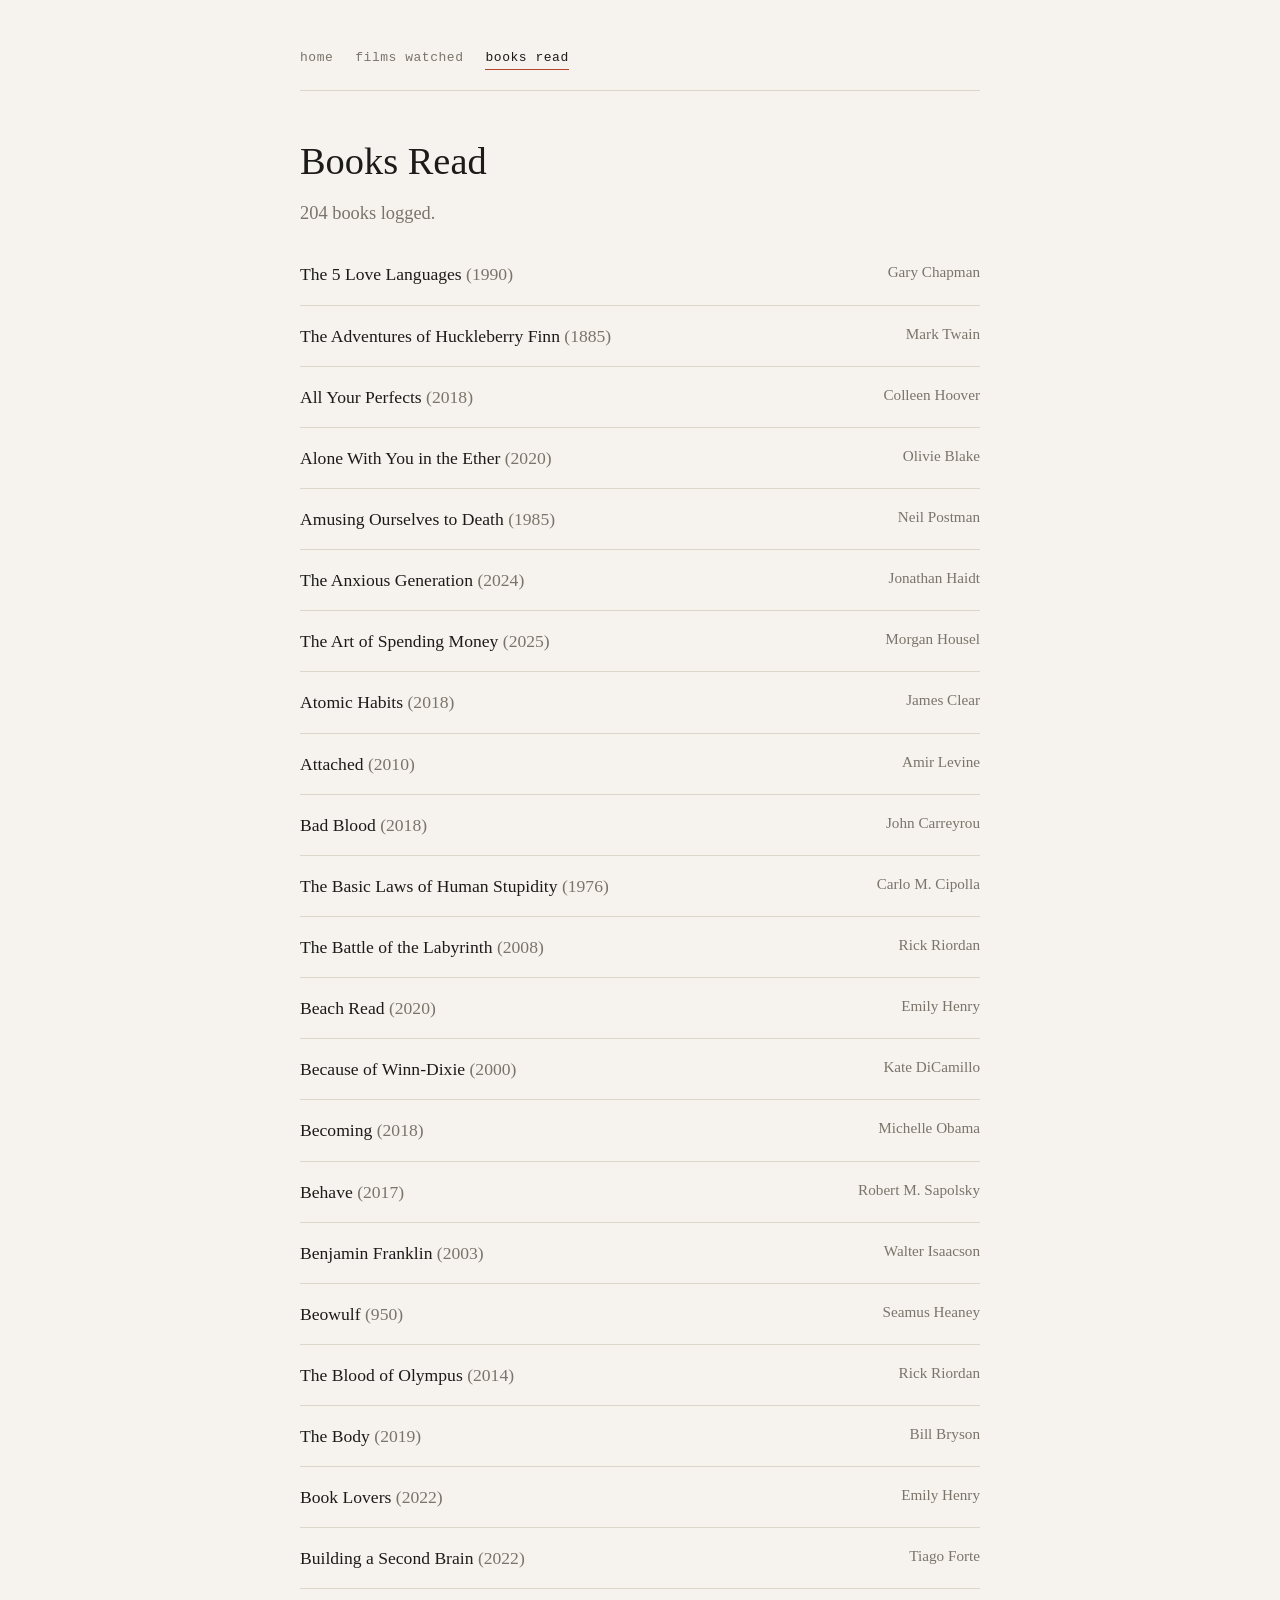
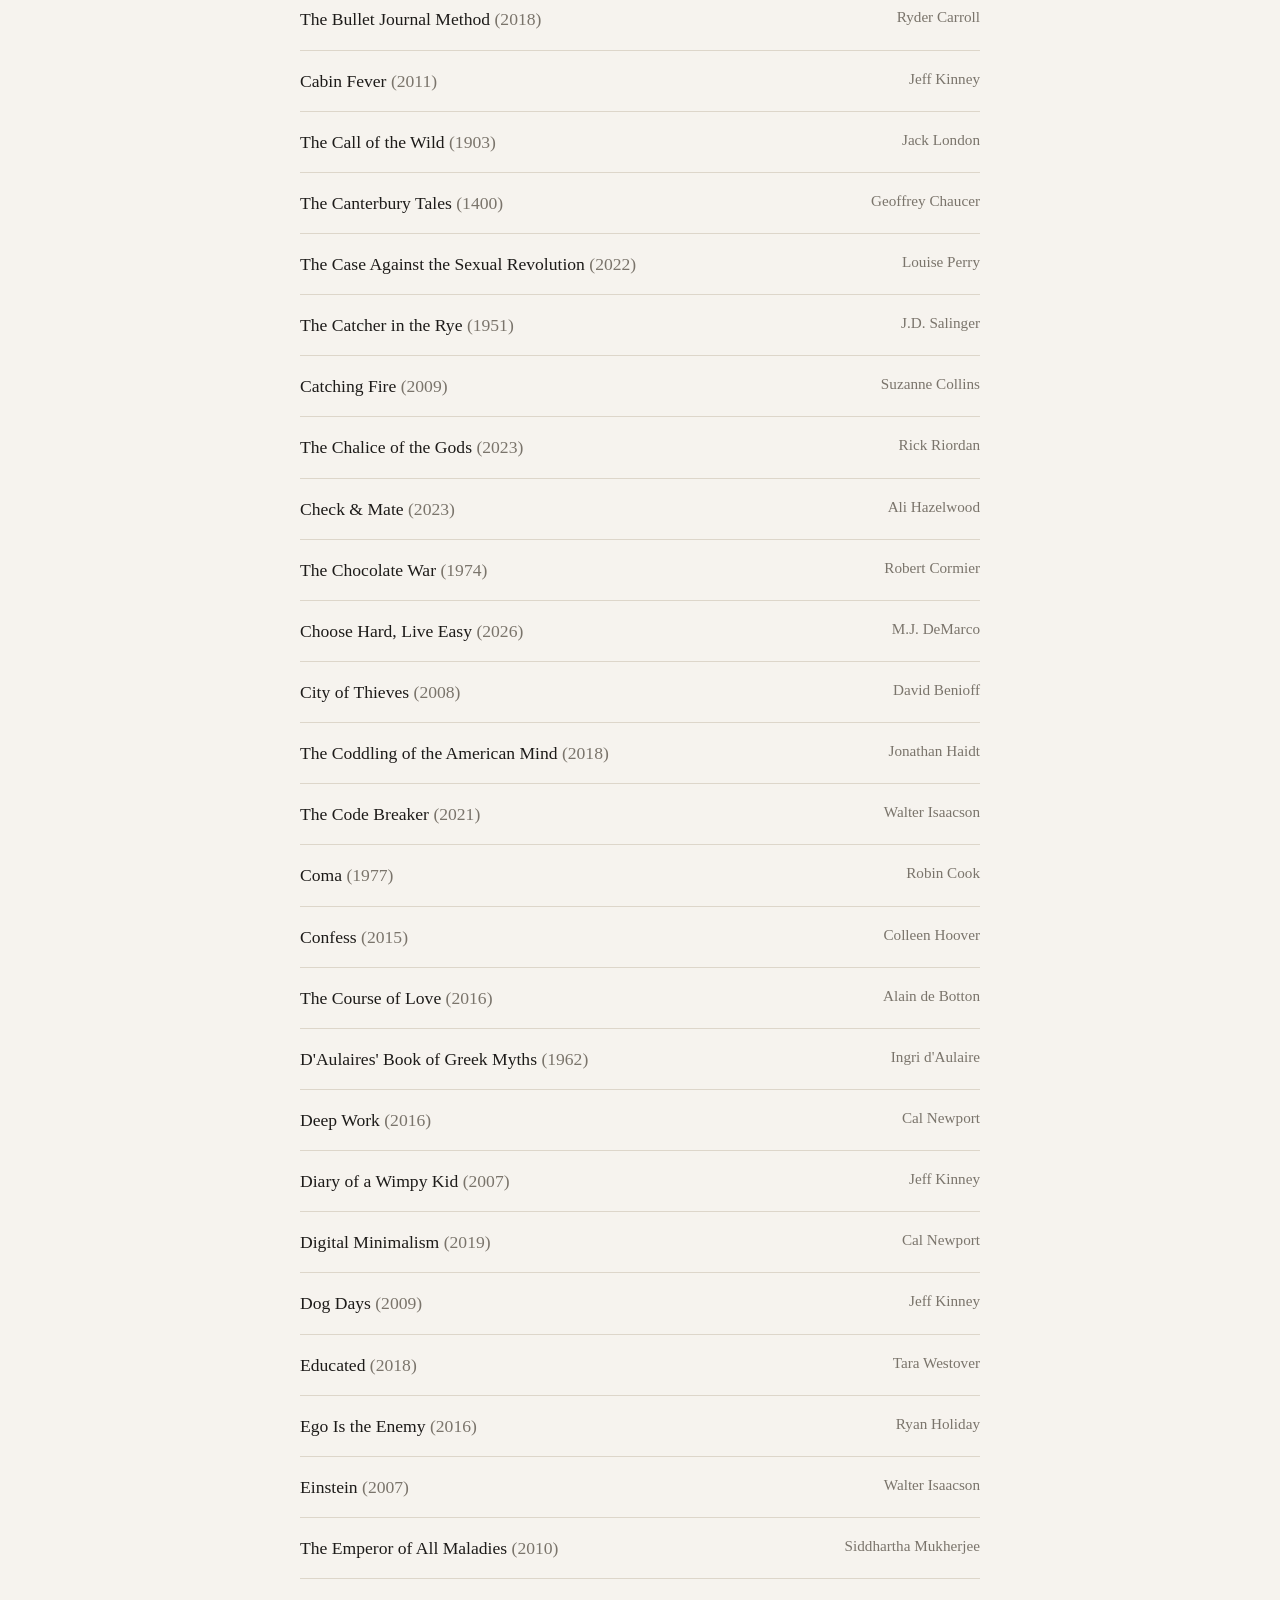
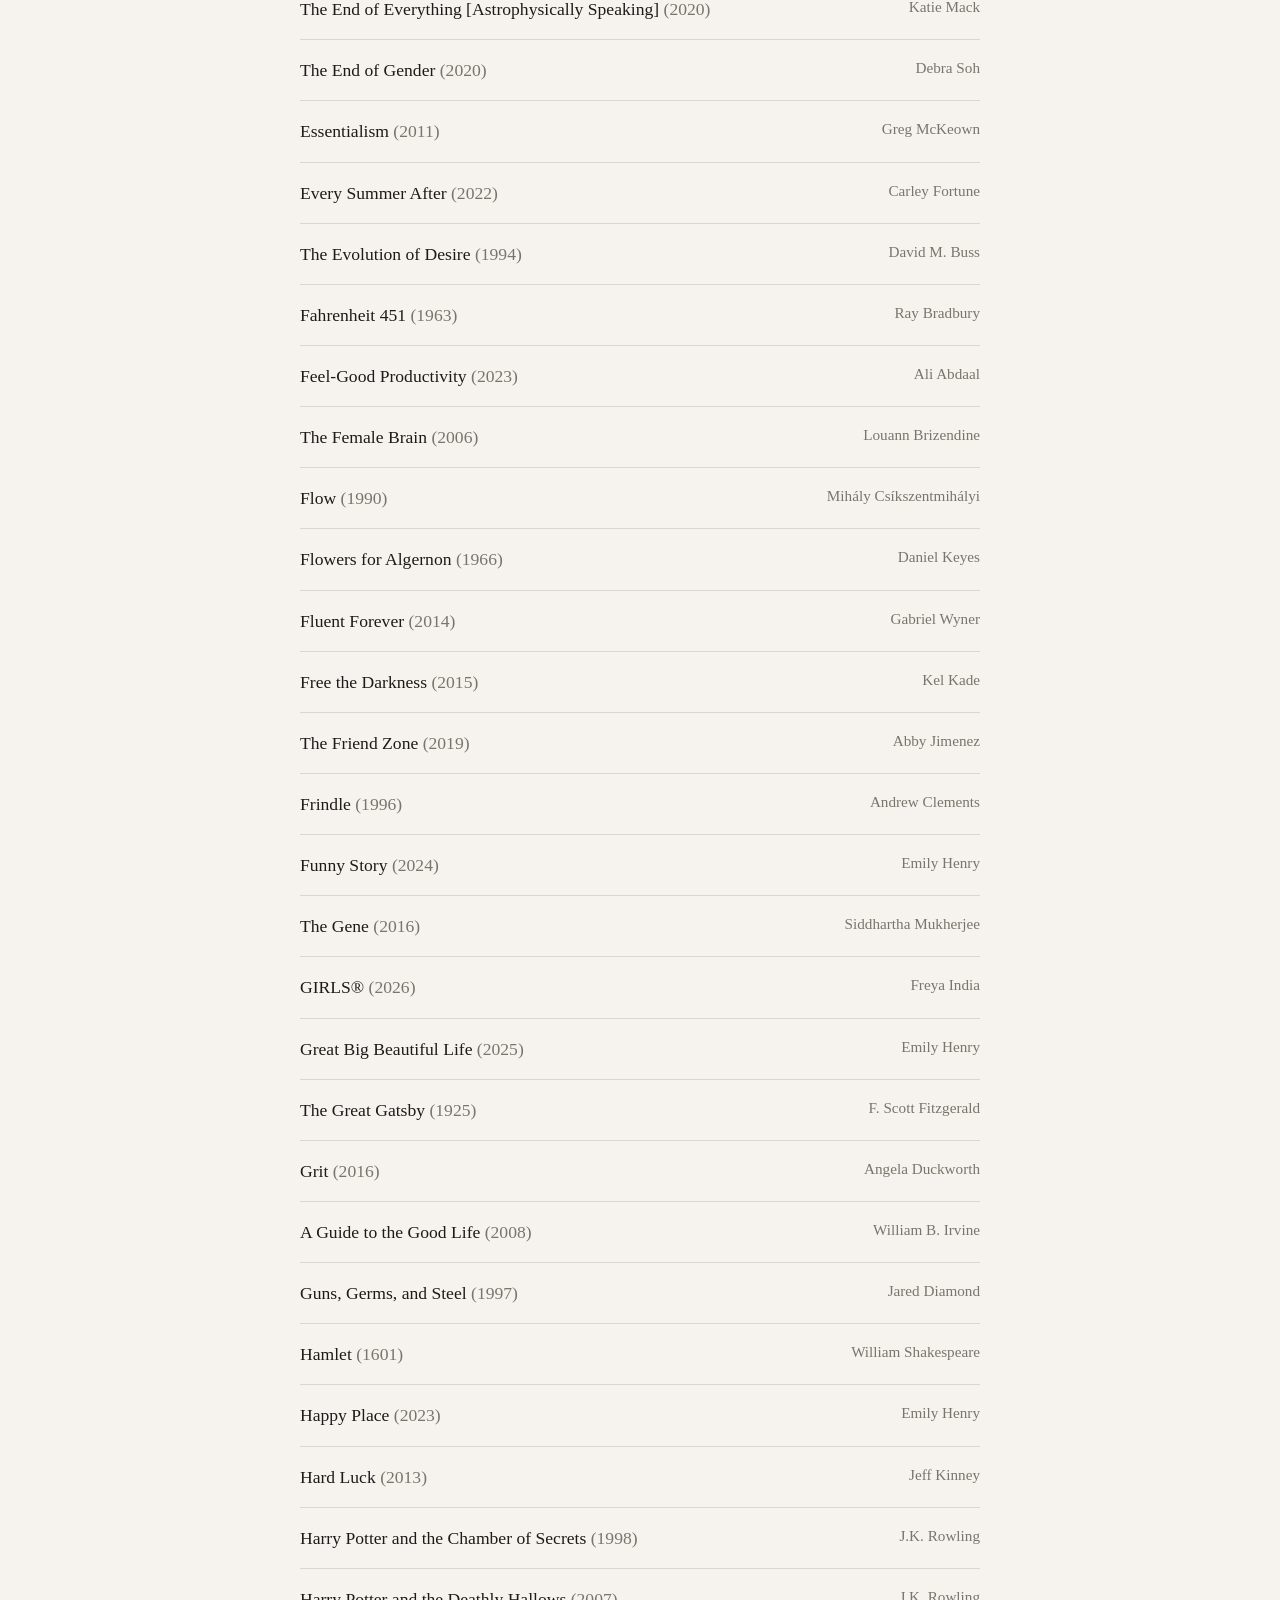
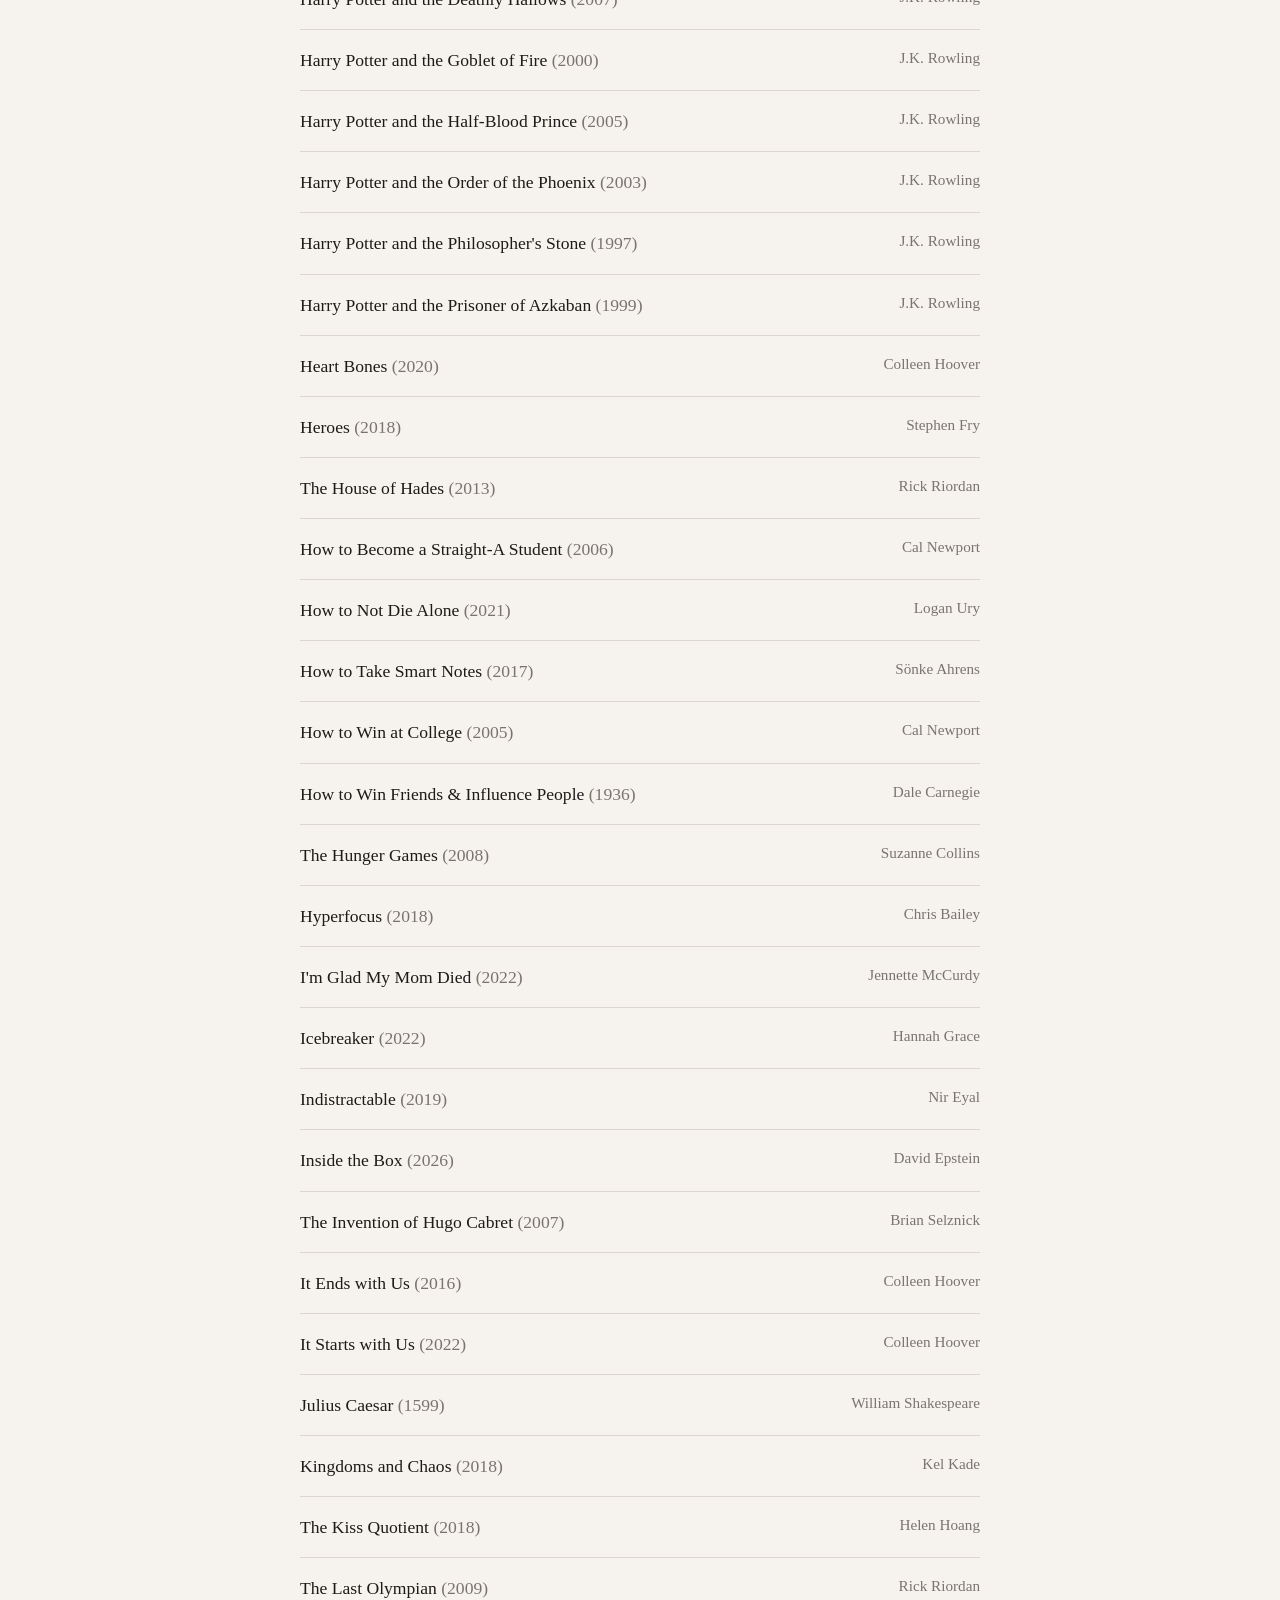
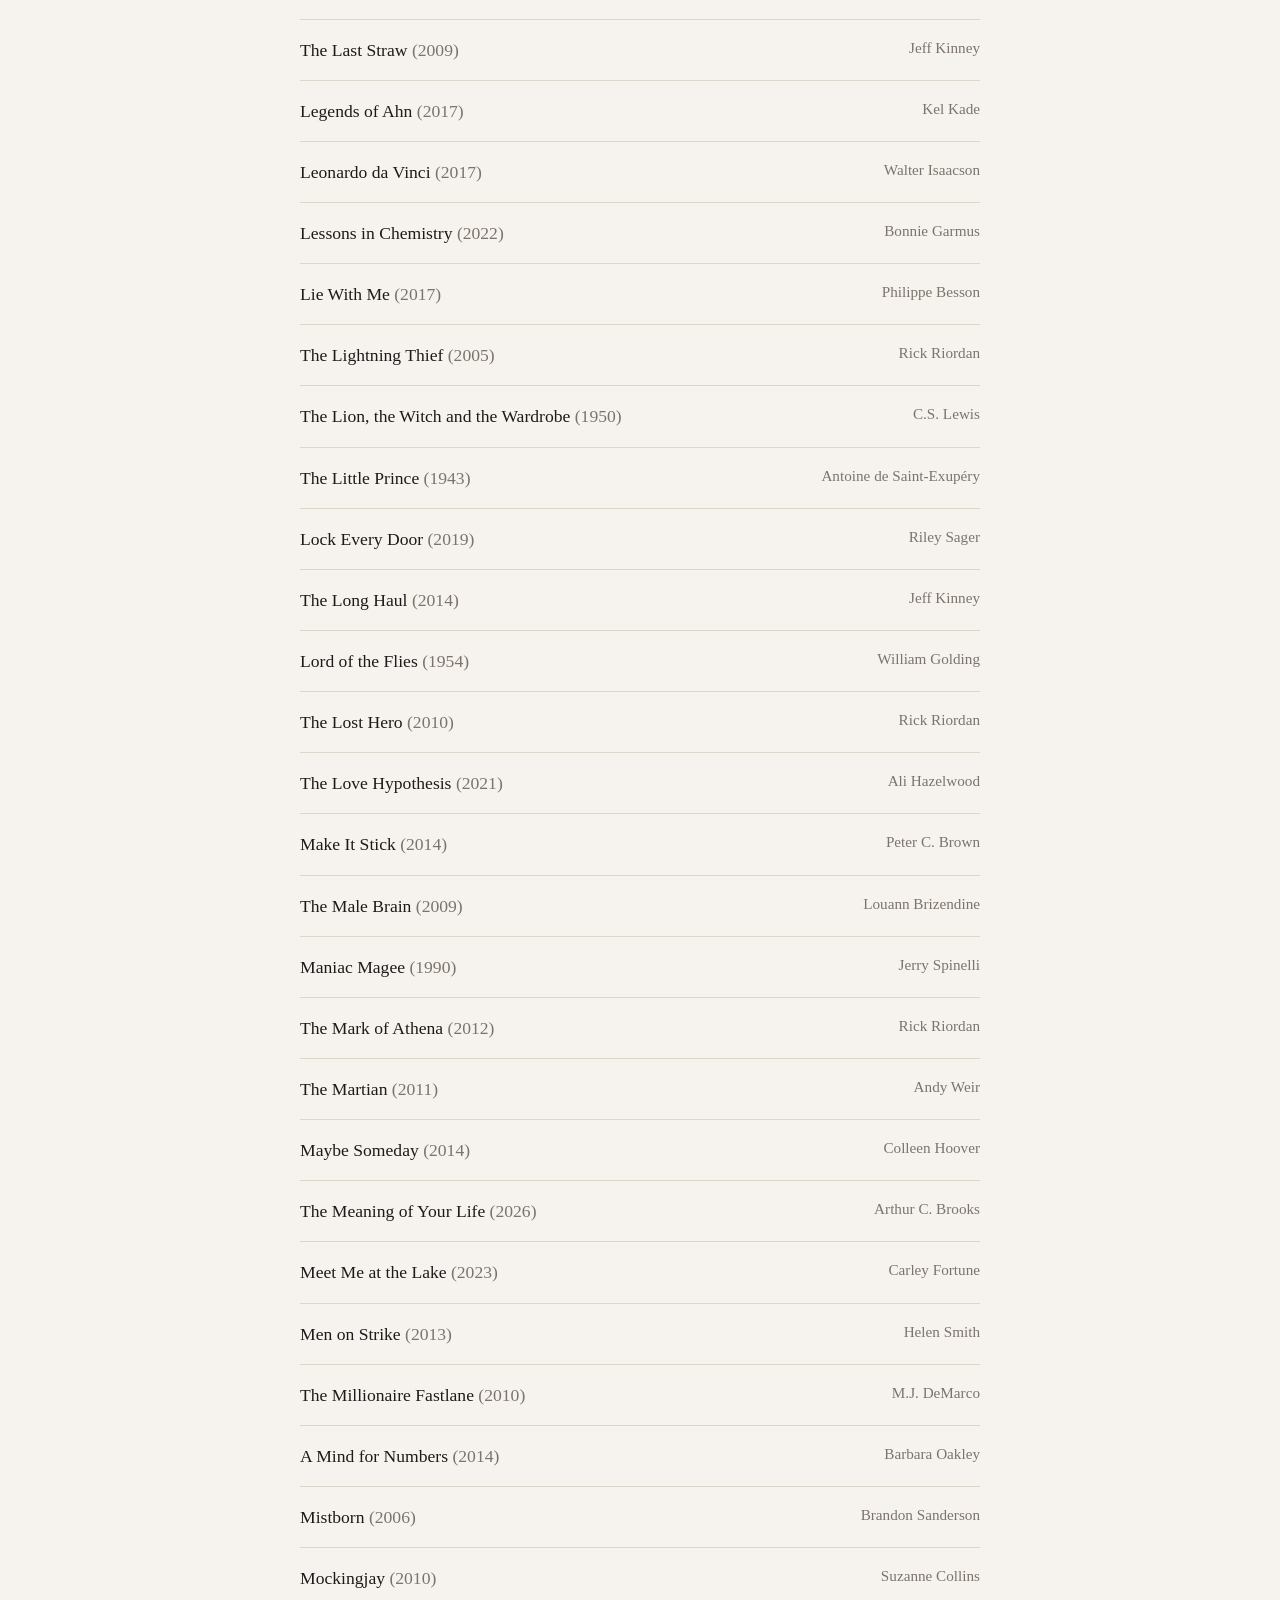
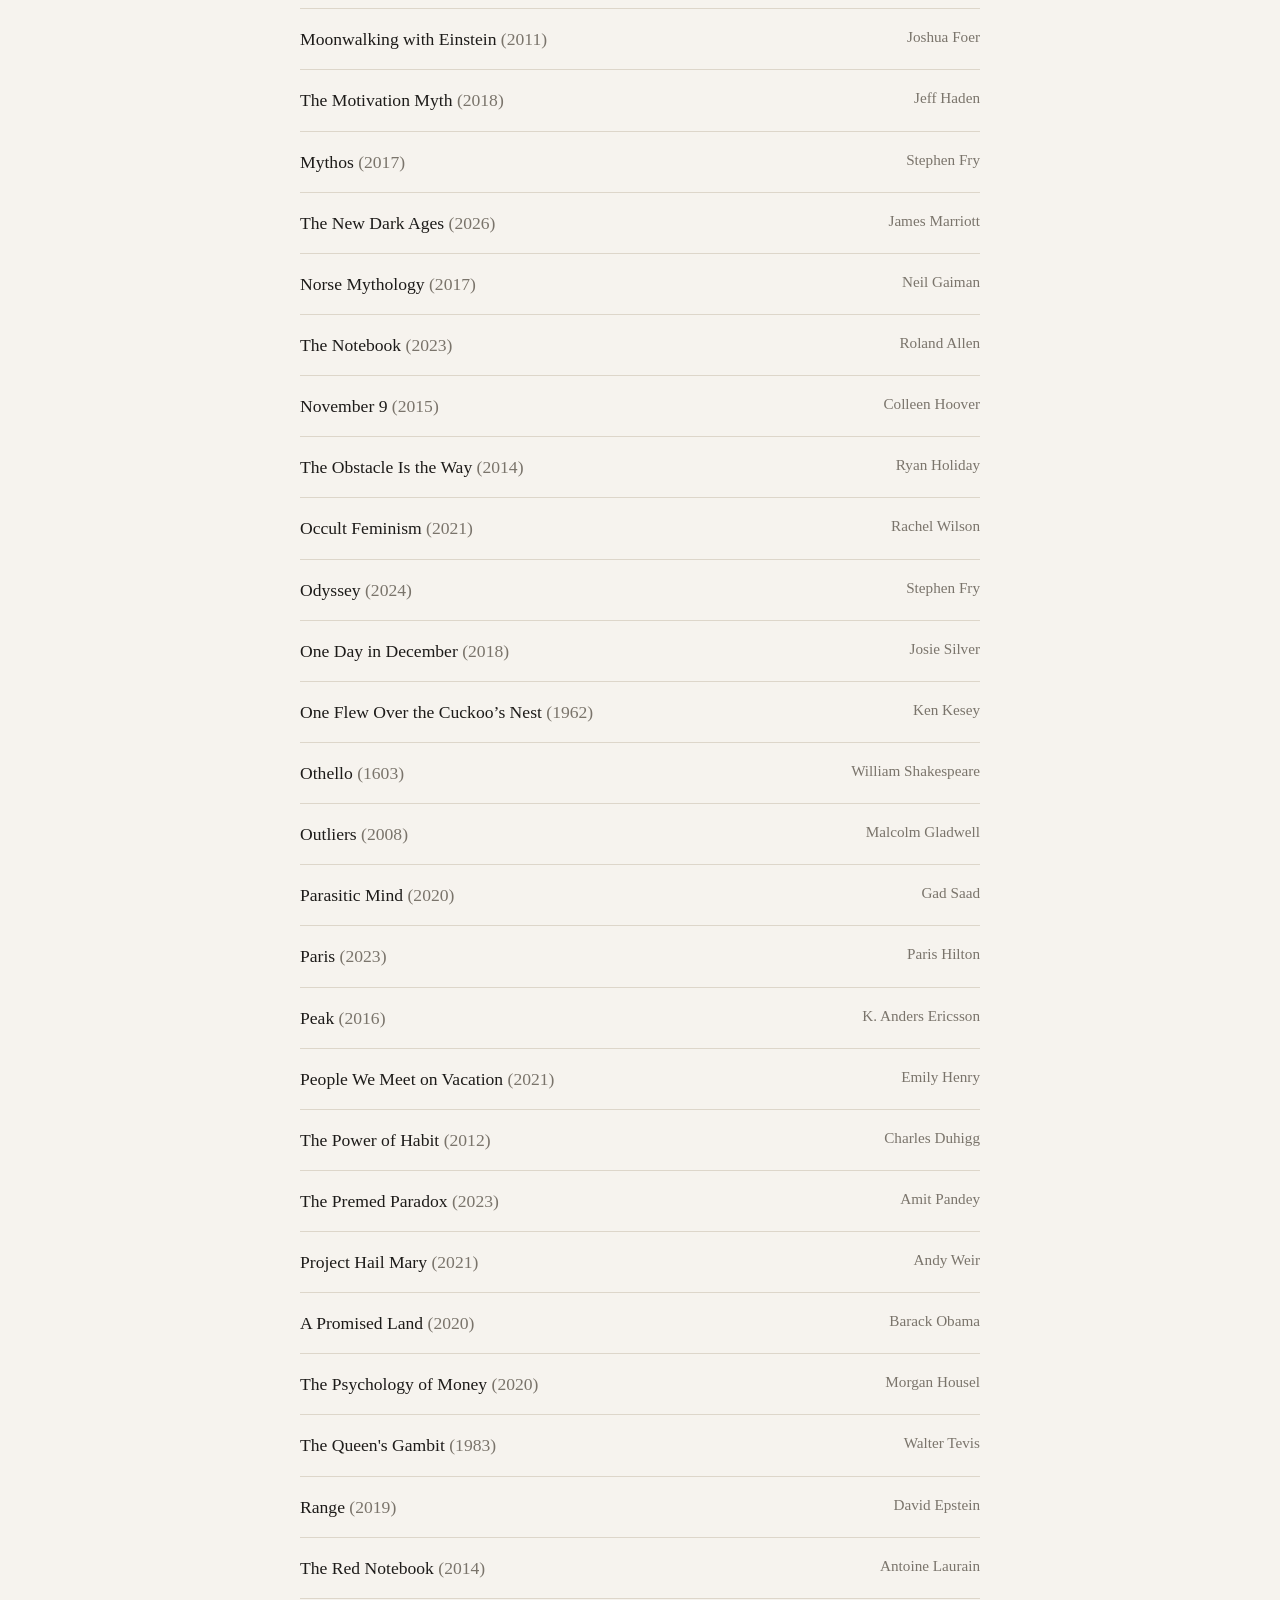
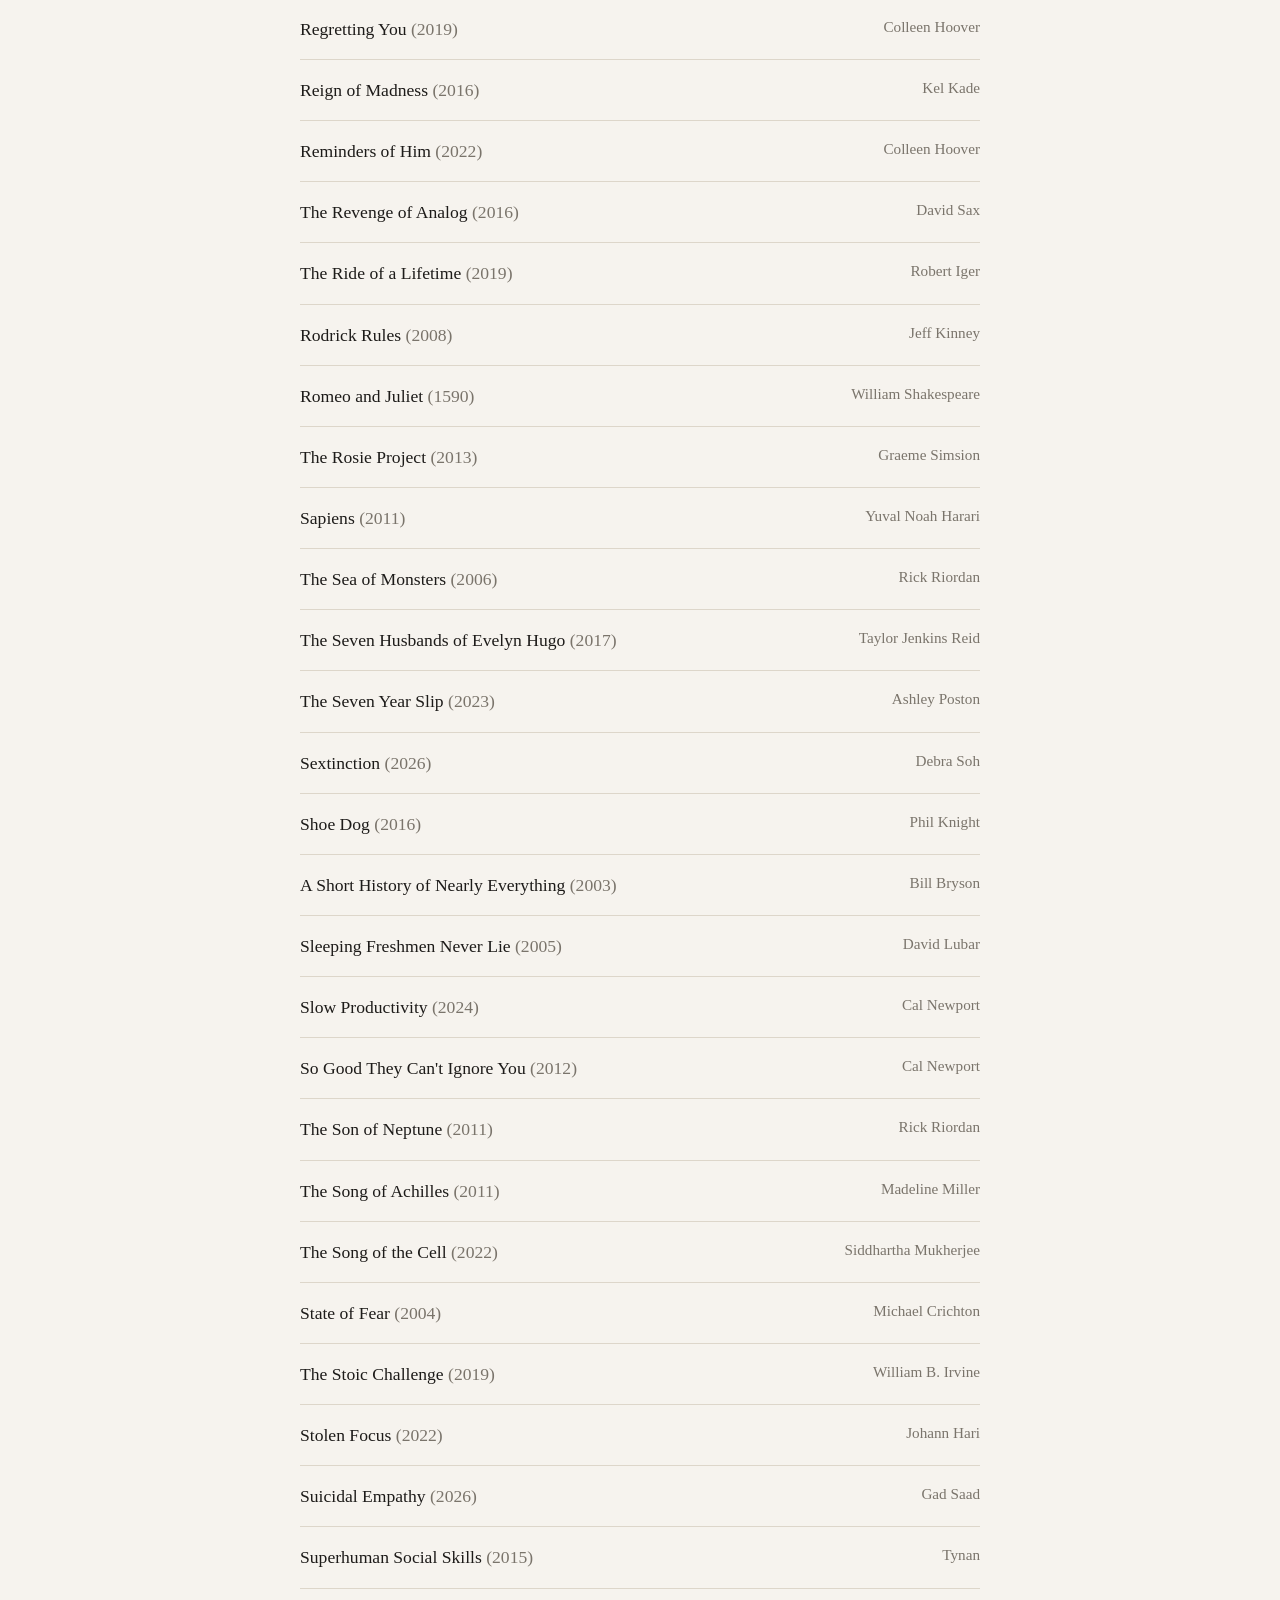
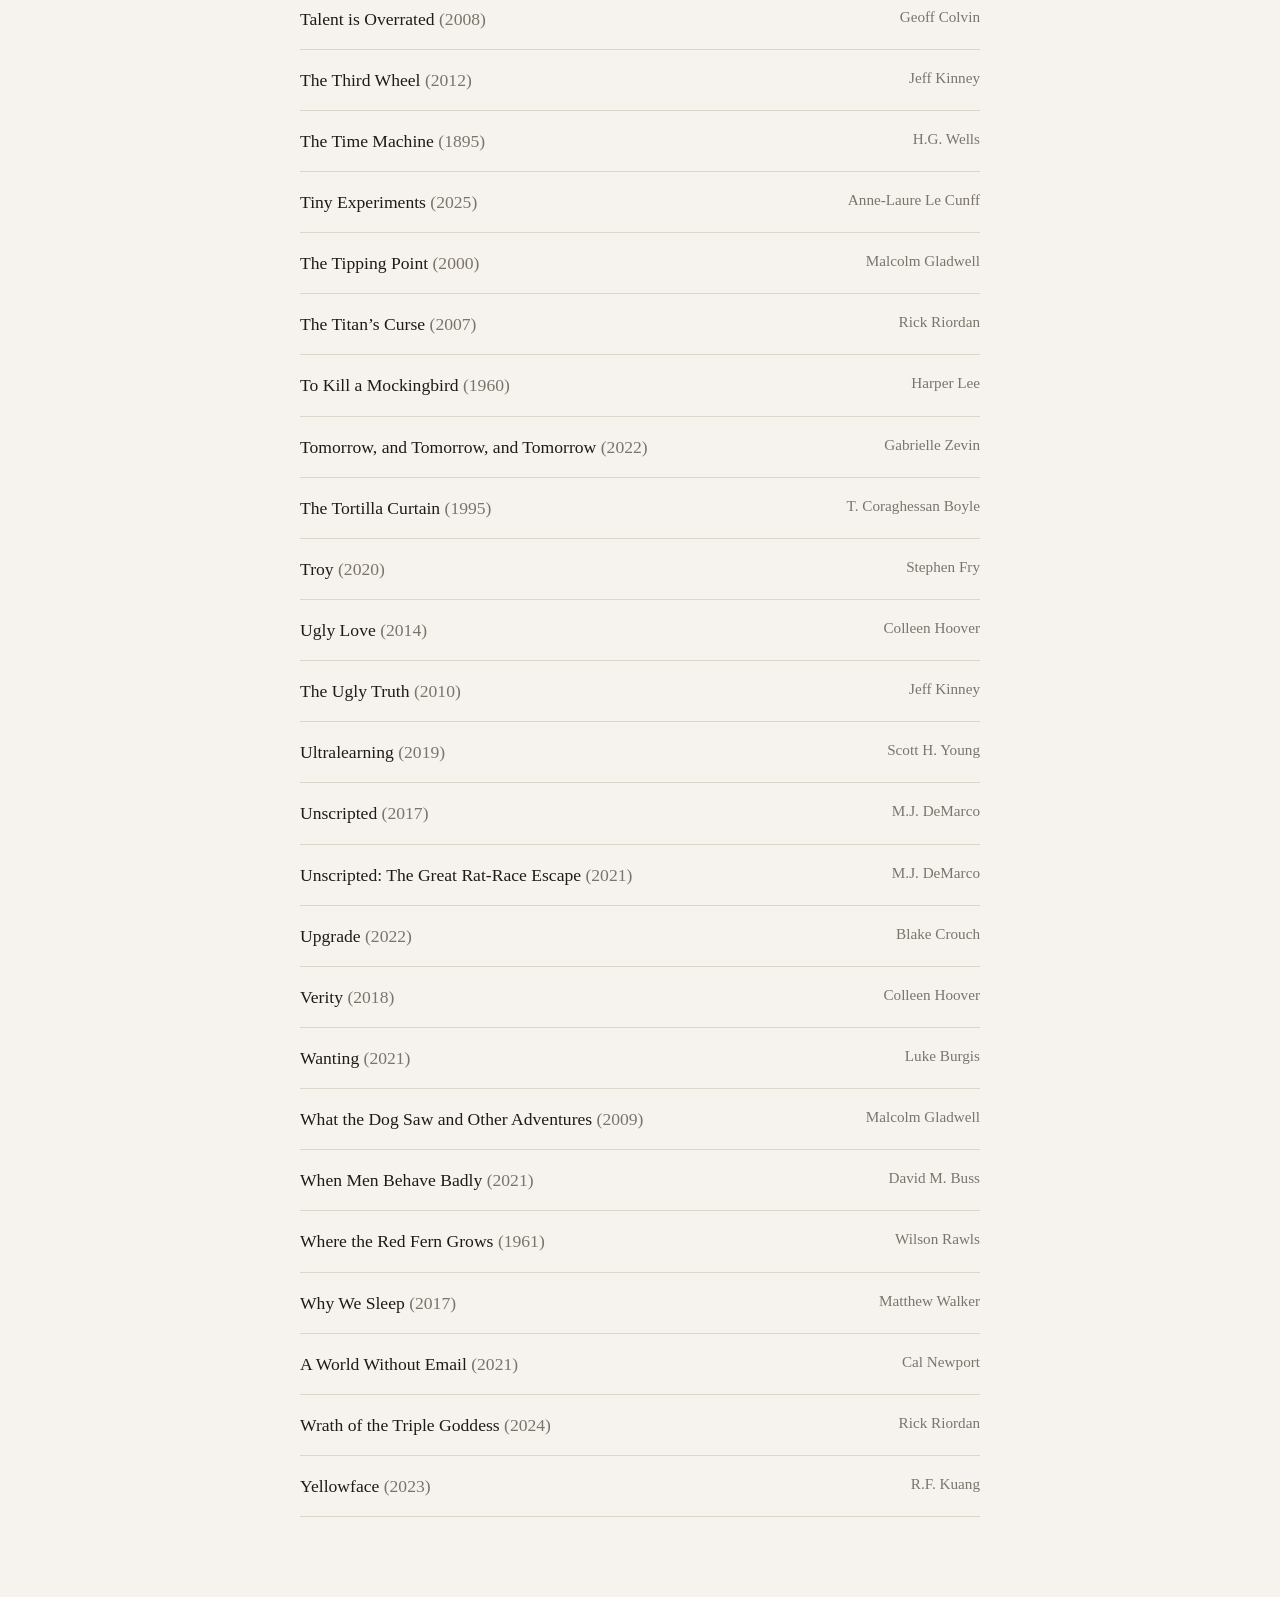
==== books.html @ 49089049 "Add Books Read page from Goodreads export Co-Authored-By: Claude Sonnet 5.5 <noreply@anthropic.com> " ====
<!doctype html>
<html lang="en">
<head>
  <meta charset="utf-8">
  <meta name="viewport" content="width=device-width, initial-scale=1">
  <title>Books Read</title>
  <link rel="stylesheet" href="style.css">
</head>
<body>
  <div class="wrap">
    <nav>
      <a href="index.html">home</a>
      <a href="movies.html">Films Watched</a>
      <a class="here" href="books.html">Books Read</a>
    </nav>

    <h1>Books Read</h1>
    <p class="lede" id="count"></p>

    <div id="list"></div>
  </div>

  <script>
    function el(tag, cls, text) {
      const e = document.createElement(tag);
      if (cls) e.className = cls;
      if (text !== undefined) e.textContent = text;
      return e;
    }

    fetch("books.json")
      .then(r => r.json())
      .then(books => {
        const key = t => t.replace(/^(the|a|an)\s+/i, "");
        books.sort((a, b) => key(a.title).localeCompare(key(b.title)));
        document.getElementById("count").textContent =
          books.length + (books.length === 1 ? " book logged." : " books logged.");

        const list = document.getElementById("list");
        if (!books.length) {
          list.appendChild(el("p", "empty", "Nothing here yet."));
          return;
        }

        books.forEach(m => {
          const row = el("div", "film book");
          const title = el("div", "title", m.title + " ");
          title.appendChild(el("span", "year", "(" + m.year + ")"));
          row.appendChild(title);
          row.appendChild(el("div", "author", m.author));
          list.appendChild(row);
        });
      })
      .catch(() => {
        document.getElementById("list").appendChild(
          el("p", "empty", "Couldn't load the list.")
        );
      });
  </script>
</body>
</html>
---- style.css ----
:root {
  --bg: #f6f3ee;
  --ink: #1d1b19;
  --muted: #7a746b;
  --line: #ddd6ca;
  --accent: #b4442b;
}

@media (prefers-color-scheme: dark) {
  :root {
    --bg: #161412;
    --ink: #ece7de;
    --muted: #9a9387;
    --line: #2e2a26;
    --accent: #e0775c;
  }
}

* { box-sizing: border-box; }

body {
  margin: 0;
  background: var(--bg);
  color: var(--ink);
  font-family: Georgia, "Times New Roman", serif;
  line-height: 1.6;
}

.wrap {
  max-width: 720px;
  margin: 0 auto;
  padding: 48px 20px 80px;
}

nav {
  display: flex;
  gap: 22px;
  padding-bottom: 20px;
  border-bottom: 1px solid var(--line);
  margin-bottom: 48px;
  font-family: ui-monospace, "SF Mono", Menlo, monospace;
  font-size: 13px;
  letter-spacing: 0.04em;
  text-transform: lowercase;
}

nav a { color: var(--muted); text-decoration: none; }
nav a:hover, nav a.here { color: var(--ink); }
nav a.here { border-bottom: 1px solid var(--accent); }

h1 {
  font-size: 2.4rem;
  line-height: 1.15;
  margin: 0 0 16px;
  font-weight: 500;
}

h2 {
  font-family: ui-monospace, "SF Mono", Menlo, monospace;
  font-size: 12px;
  letter-spacing: 0.1em;
  text-transform: uppercase;
  color: var(--muted);
  font-weight: 400;
  margin: 48px 0 14px;
}

p { margin: 0 0 16px; }
a { color: var(--accent); }

.lede { font-size: 1.15rem; color: var(--muted); }

.cards { display: grid; gap: 12px; }
.card {
  display: block;
  padding: 20px;
  border: 1px solid var(--line);
  border-radius: 6px;
  color: var(--ink);
  text-decoration: none;
}
.card:hover { border-color: var(--accent); }
.card b { display: block; font-weight: 500; line-height: 1.2; }

/* movies */
.film {
  display: grid;
  grid-template-columns: 1fr auto;
  gap: 4px 16px;
  padding: 16px 0;
  border-bottom: 1px solid var(--line);
}
.film .title { font-size: 1.1rem; }
.film .year { color: var(--muted); }
.film .author { color: var(--muted); text-align: right; font-size: 0.95rem; }

@media (max-width: 520px) {
  .film.book { grid-template-columns: 1fr; }
  .film .author { text-align: left; }
}

.empty { color: var(--muted); font-style: italic; }

/* photos */
.grid {
  display: grid;
  grid-template-columns: repeat(auto-fill, minmax(200px, 1fr));
  gap: 10px;
}
.grid figure { margin: 0; }
.grid img {
  width: 100%;
  aspect-ratio: 4 / 3;
  object-fit: cover;
  display: block;
  border-radius: 4px;
  cursor: zoom-in;
}
.grid figcaption {
  font-size: 0.85rem;
  color: var(--muted);
  padding-top: 4px;
}

#lightbox {
  position: fixed;
  inset: 0;
  background: rgba(0, 0, 0, 0.92);
  display: none;
  align-items: center;
  justify-content: center;
  padding: 24px;
  cursor: zoom-out;
}
#lightbox.open { display: flex; }
#lightbox img { max-width: 100%; max-height: 100%; }

footer {
  margin-top: 64px;
  padding-top: 20px;
  border-top: 1px solid var(--line);
  color: var(--muted);
  font-size: 0.85rem;
}
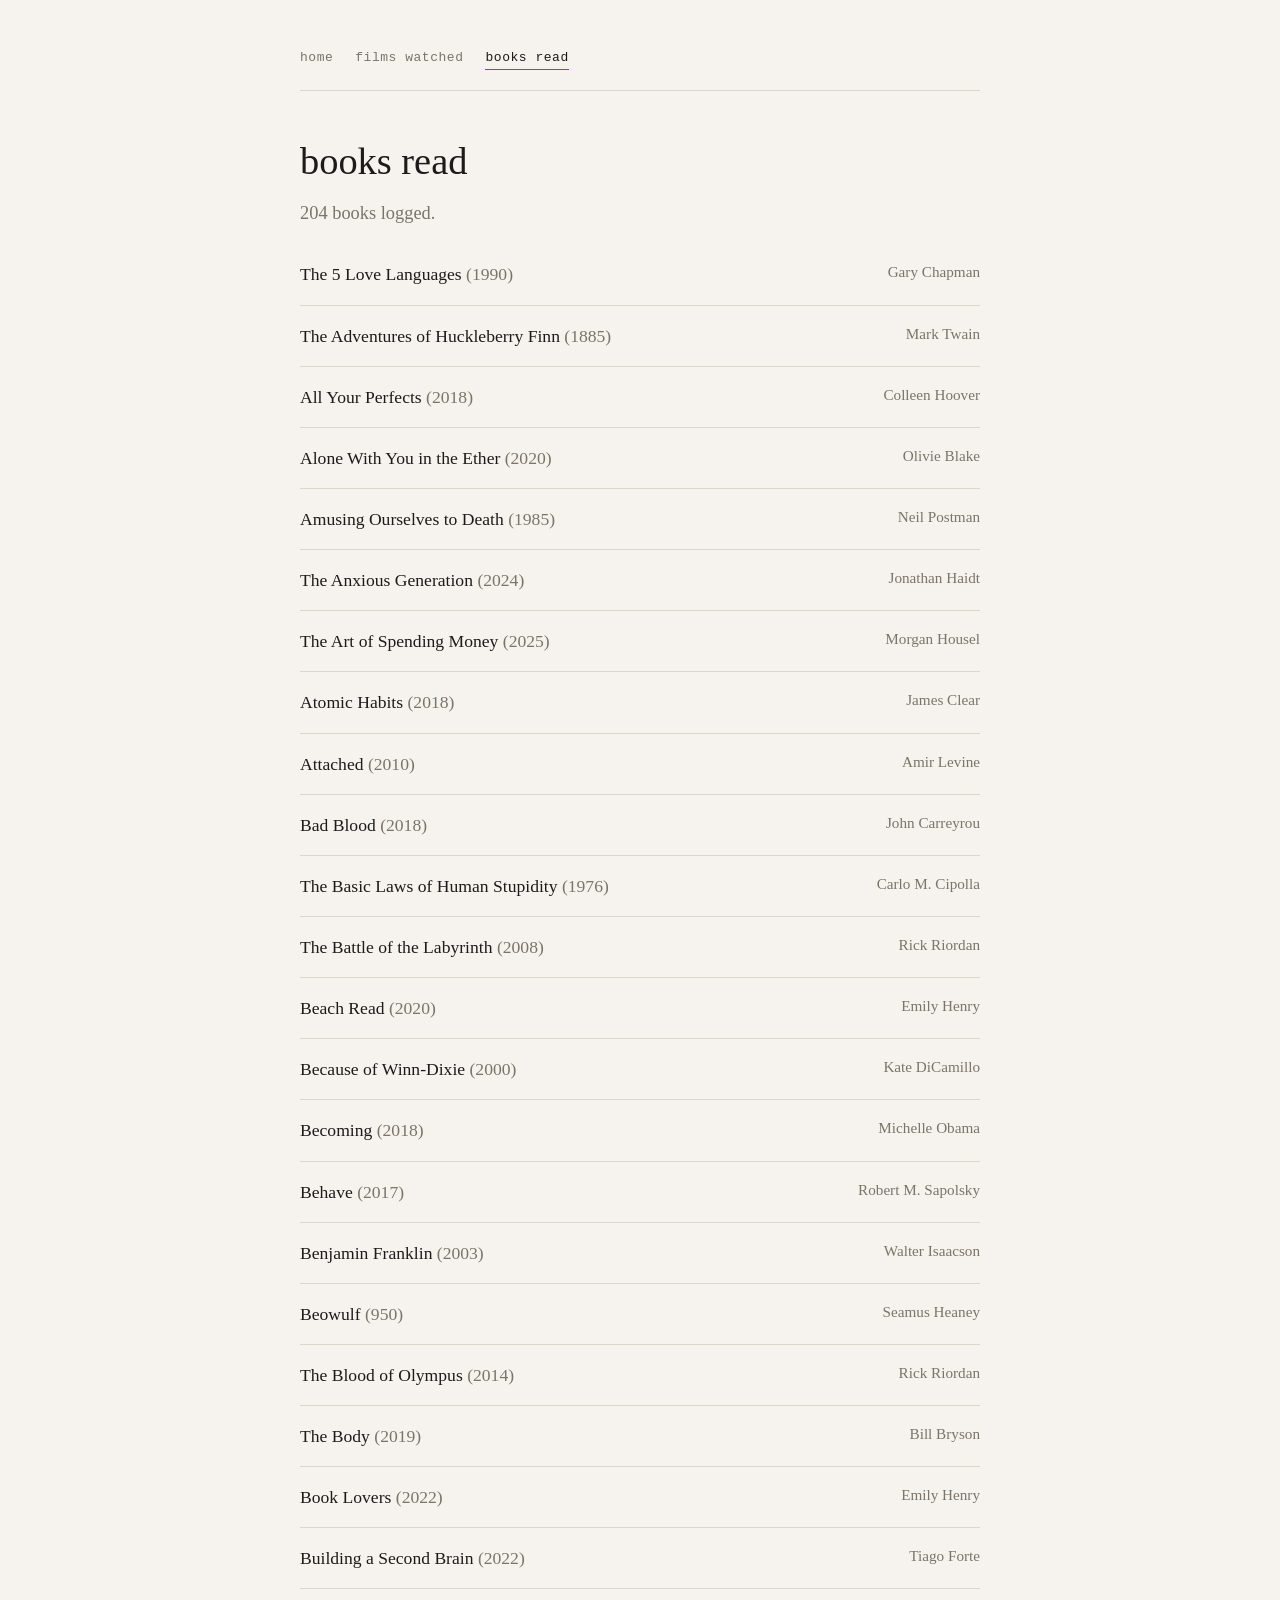
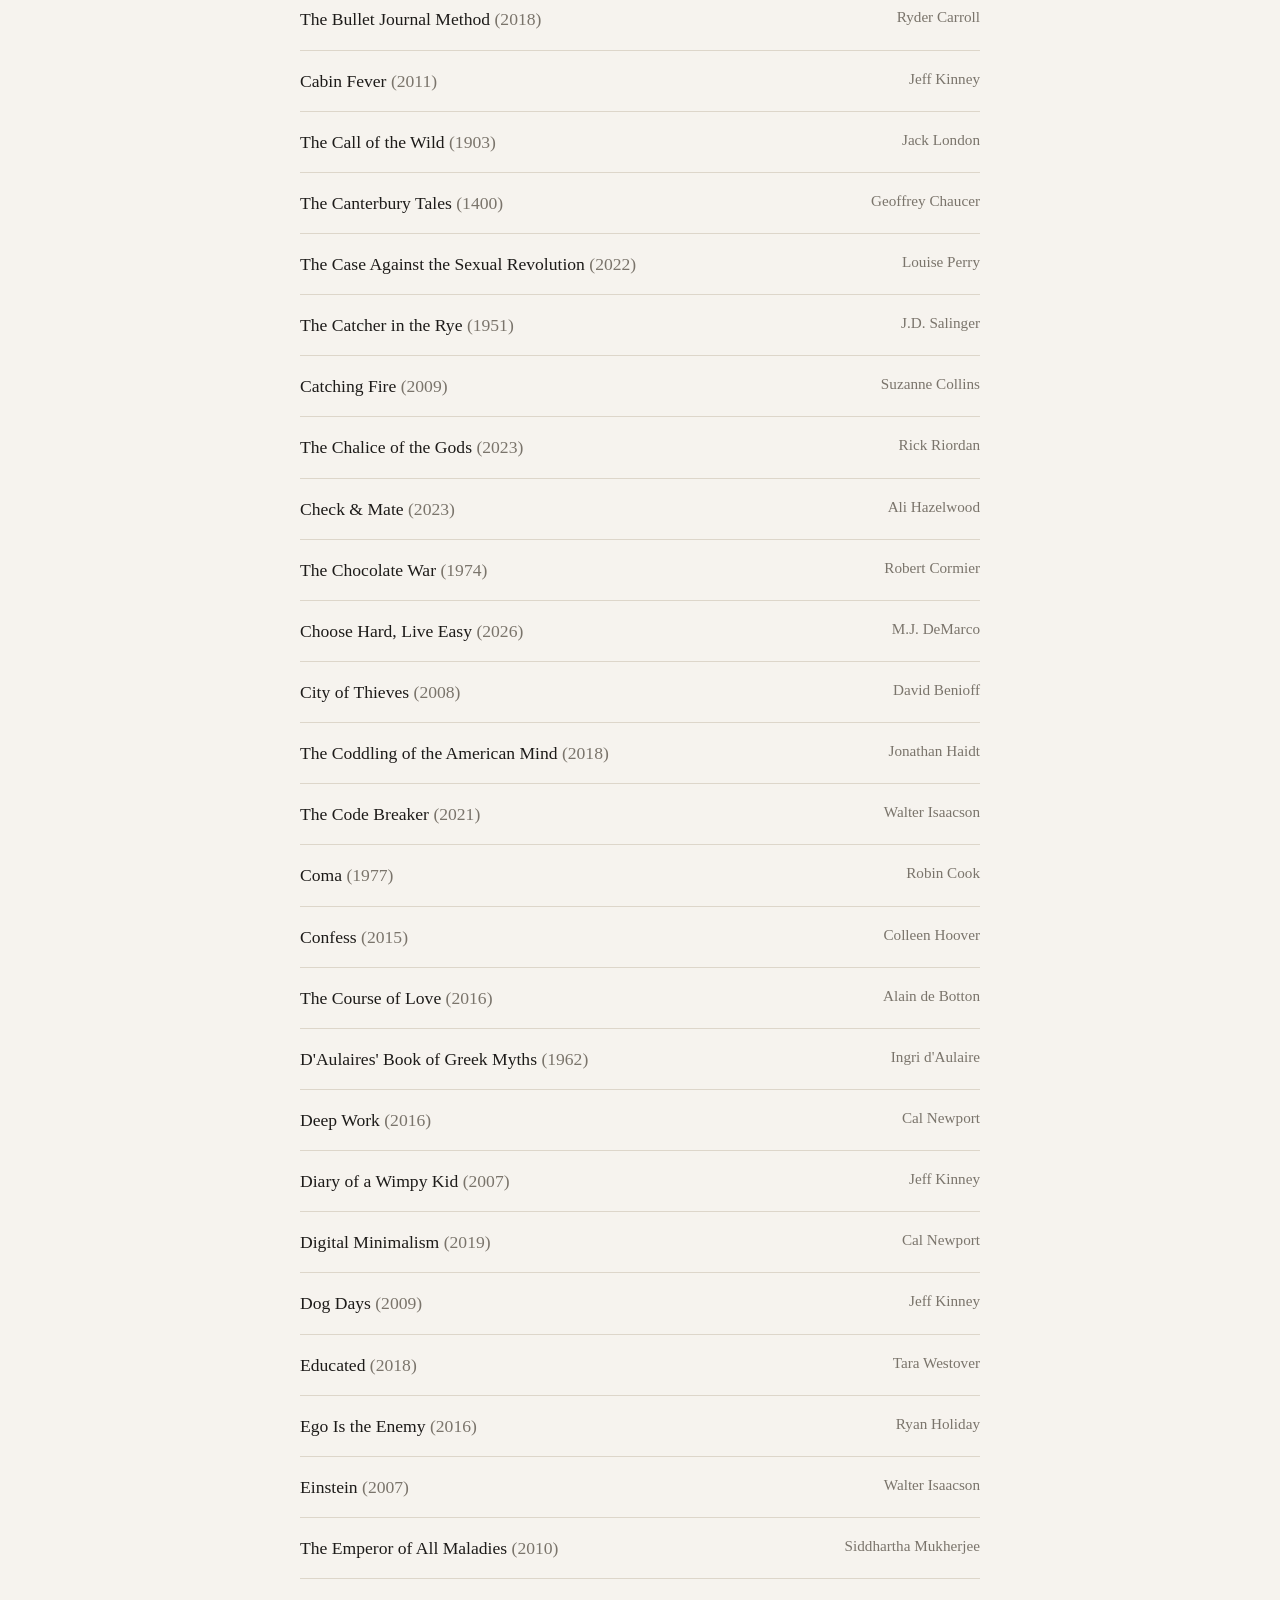
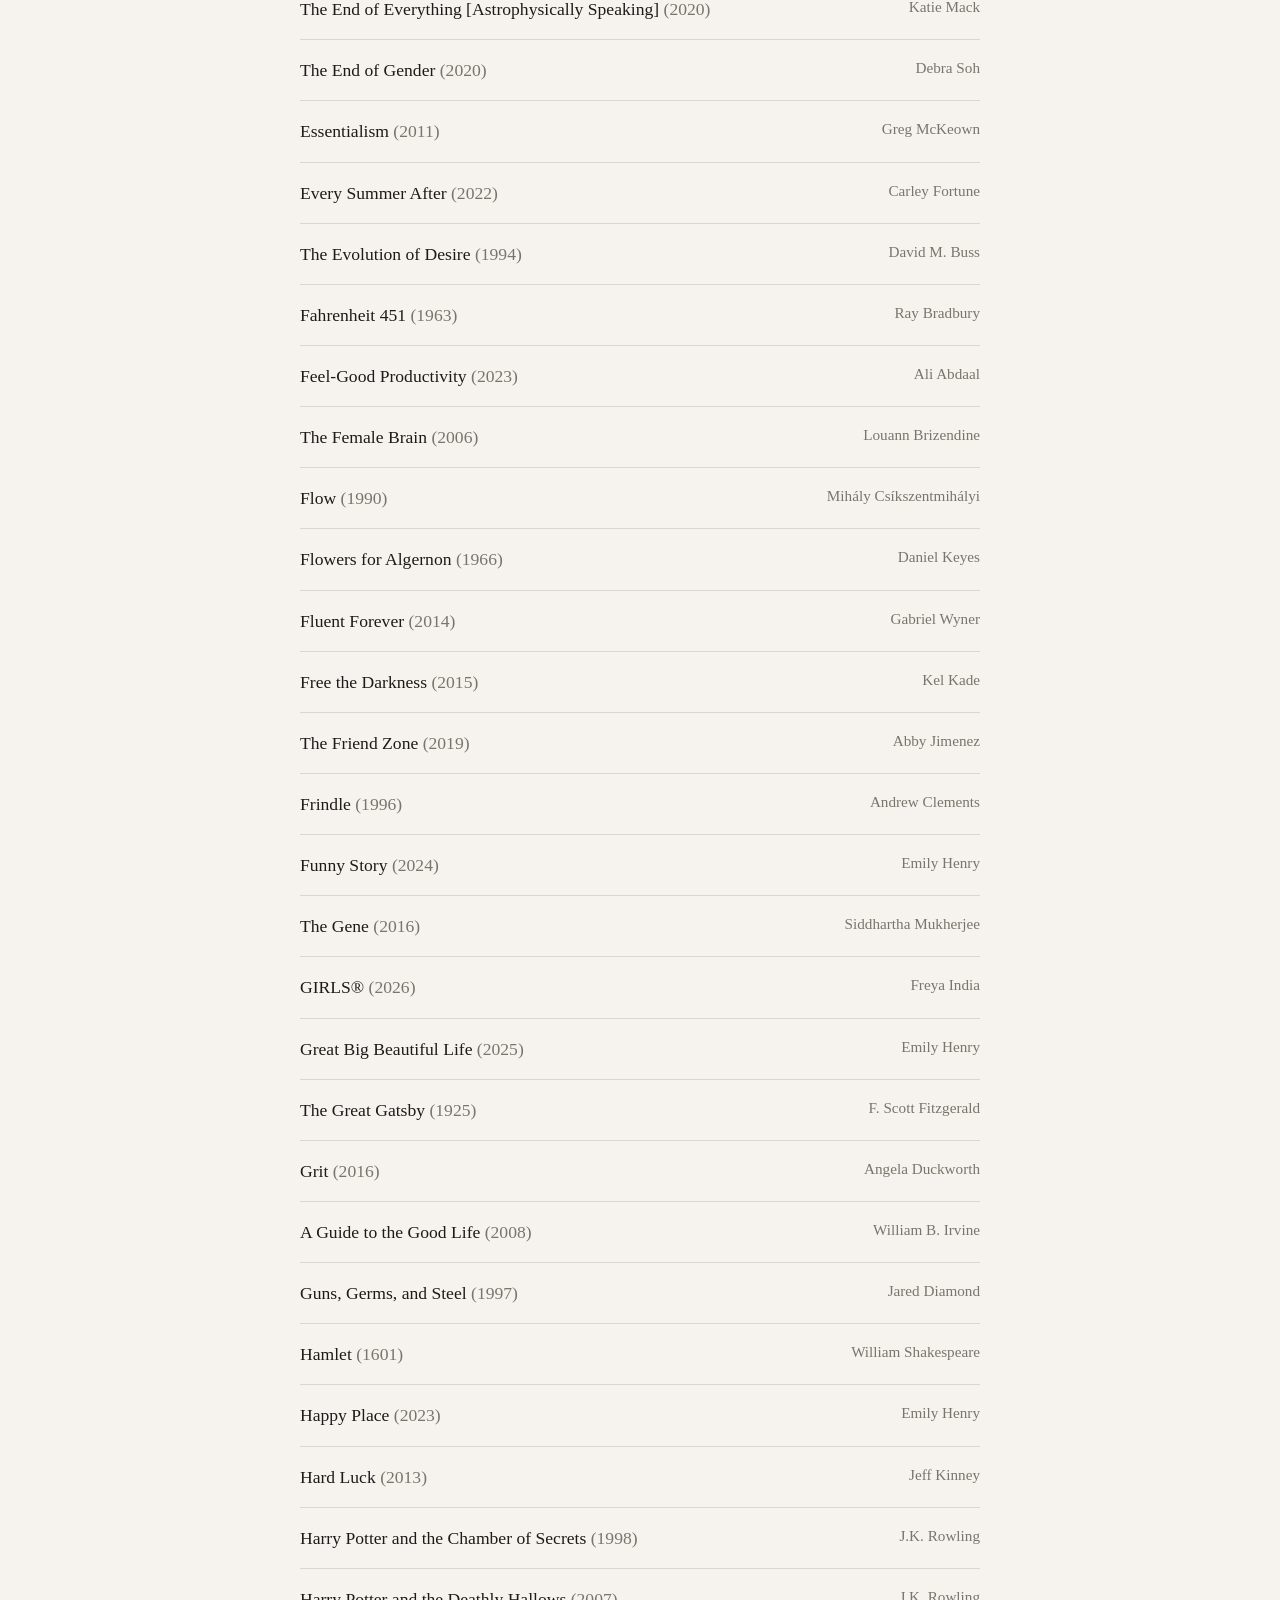
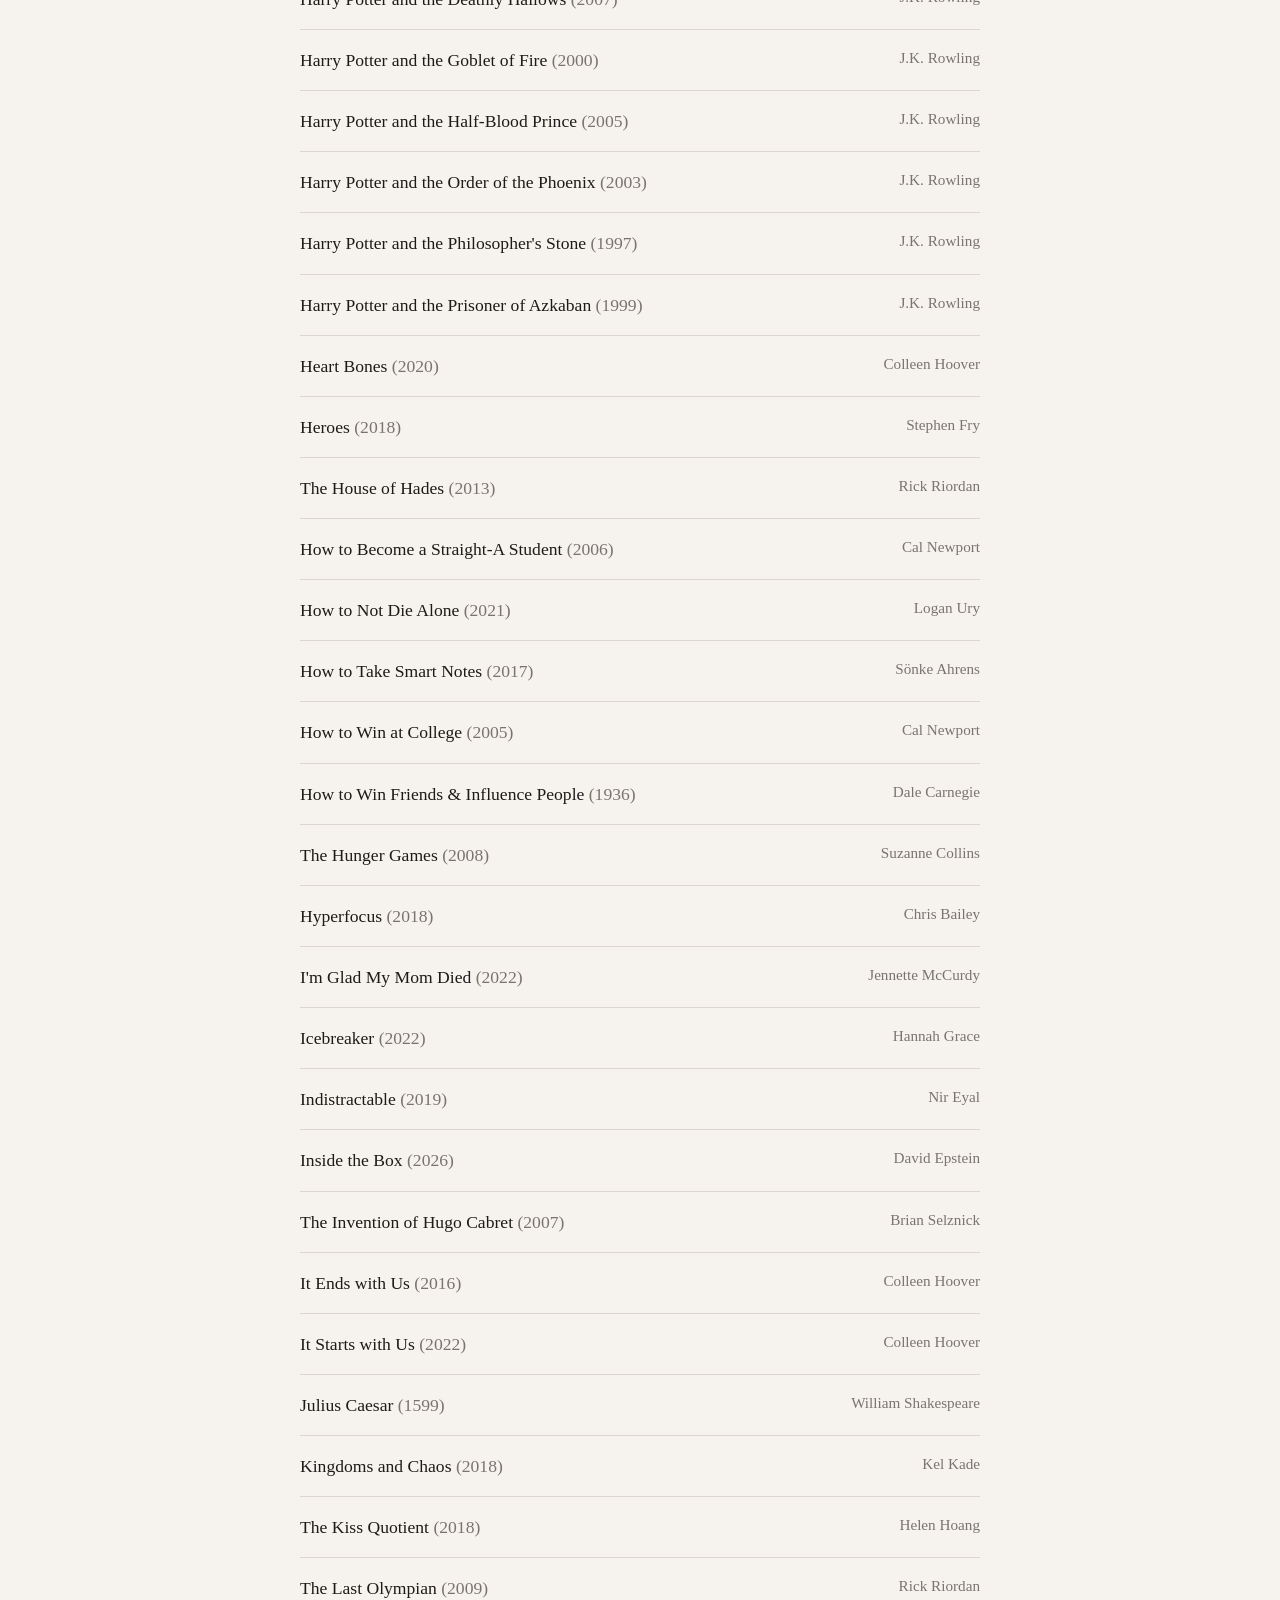
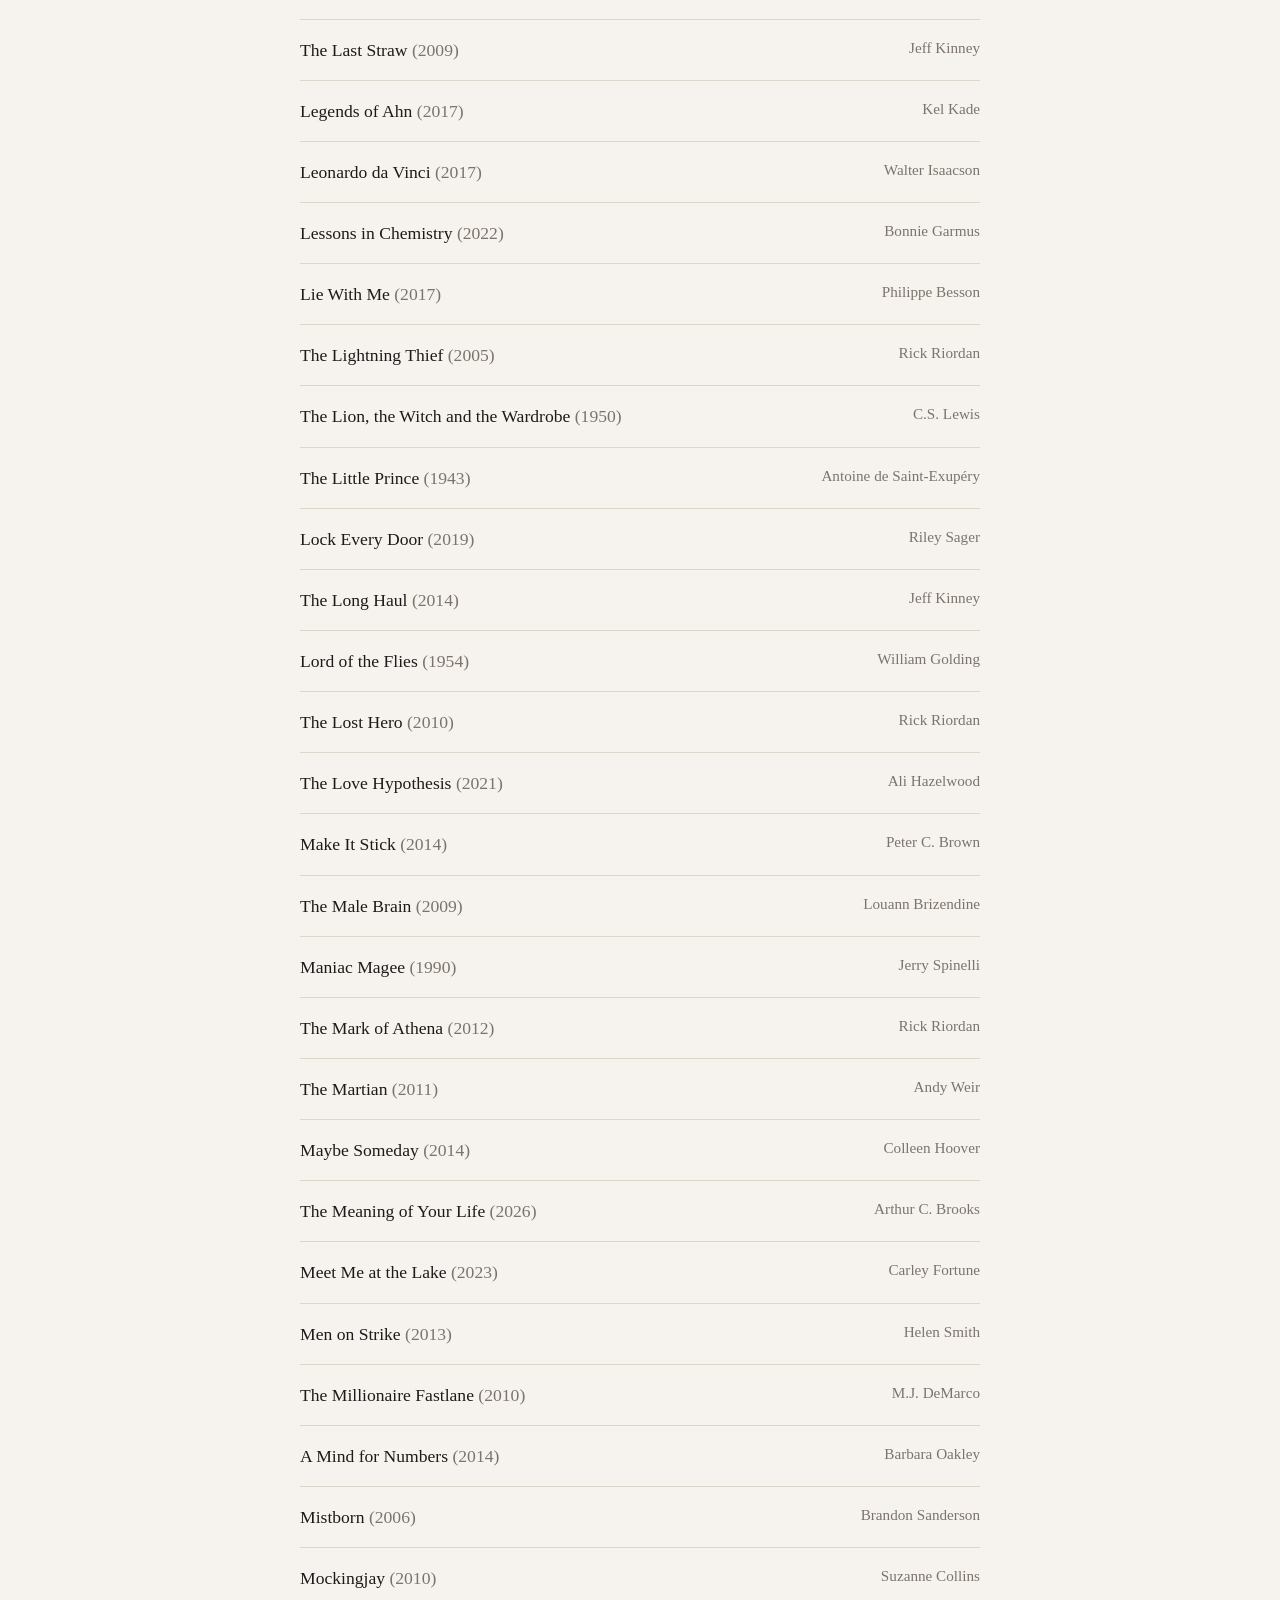
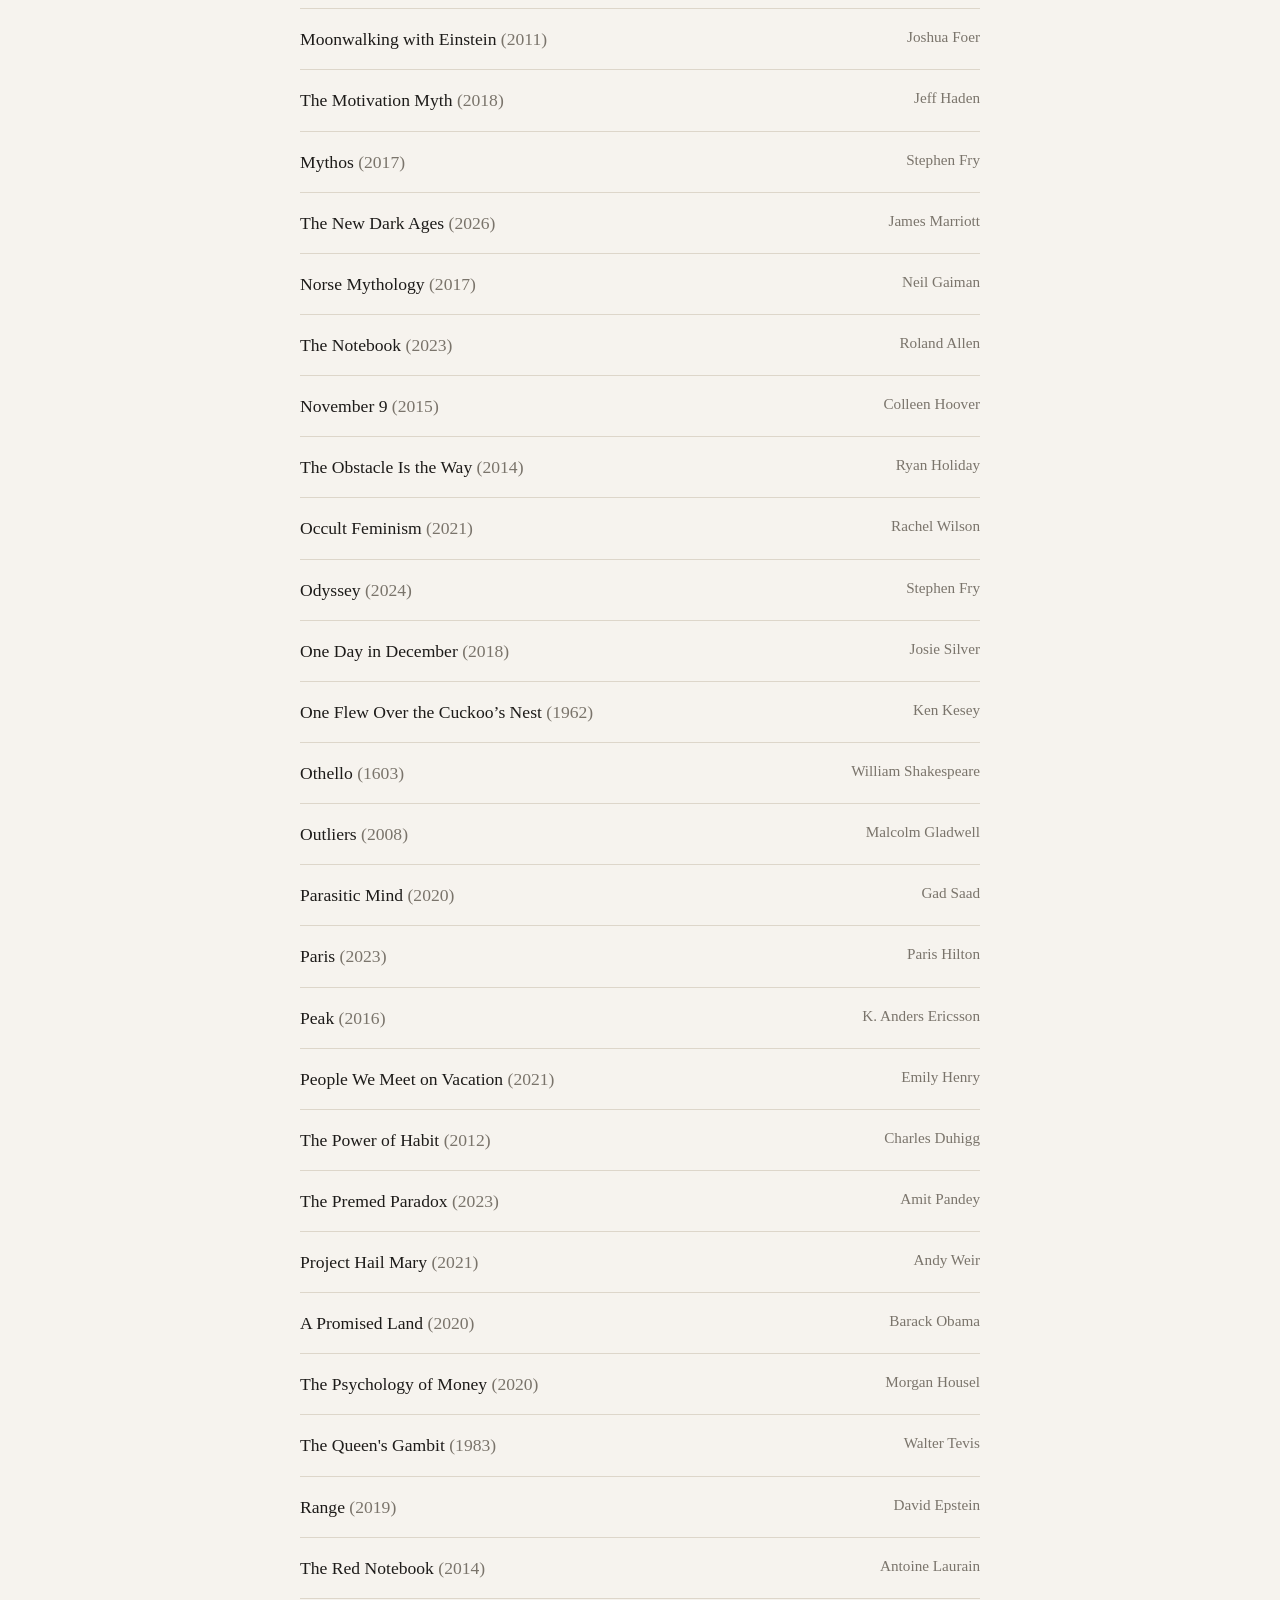
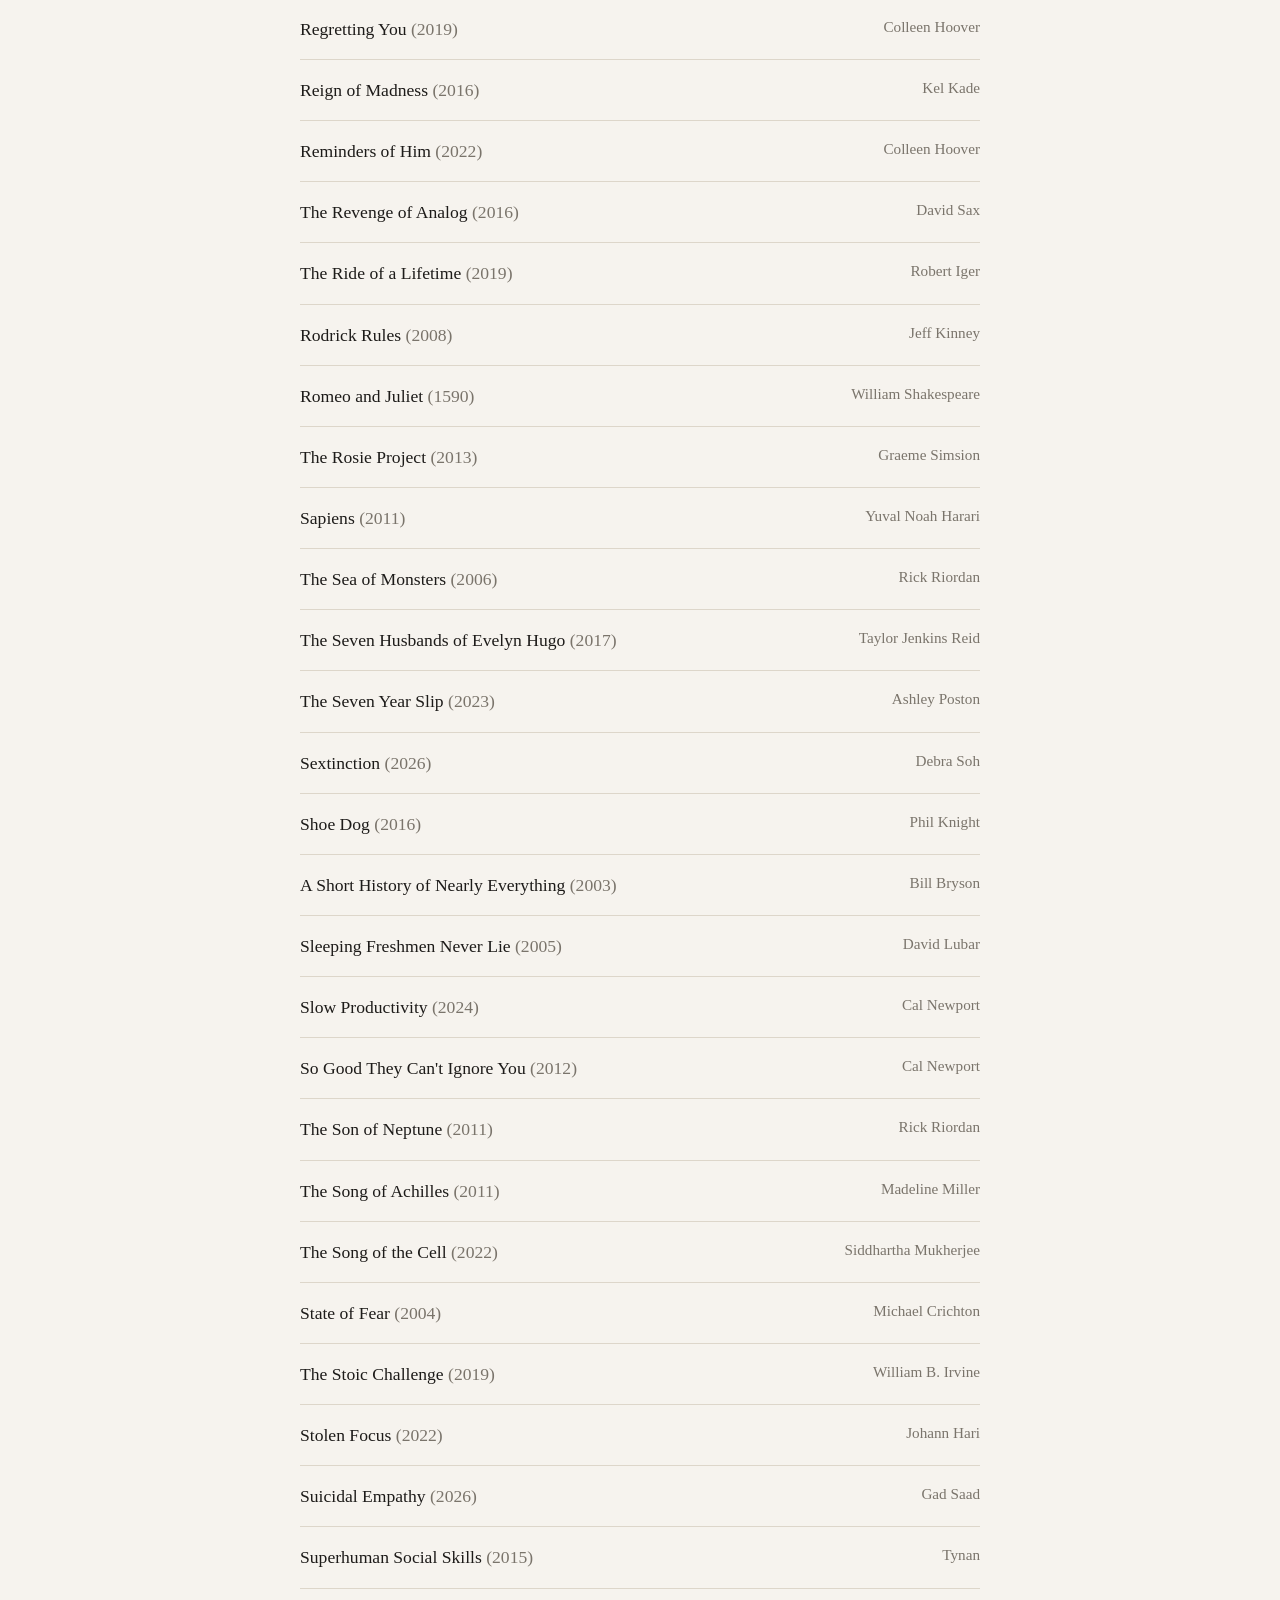
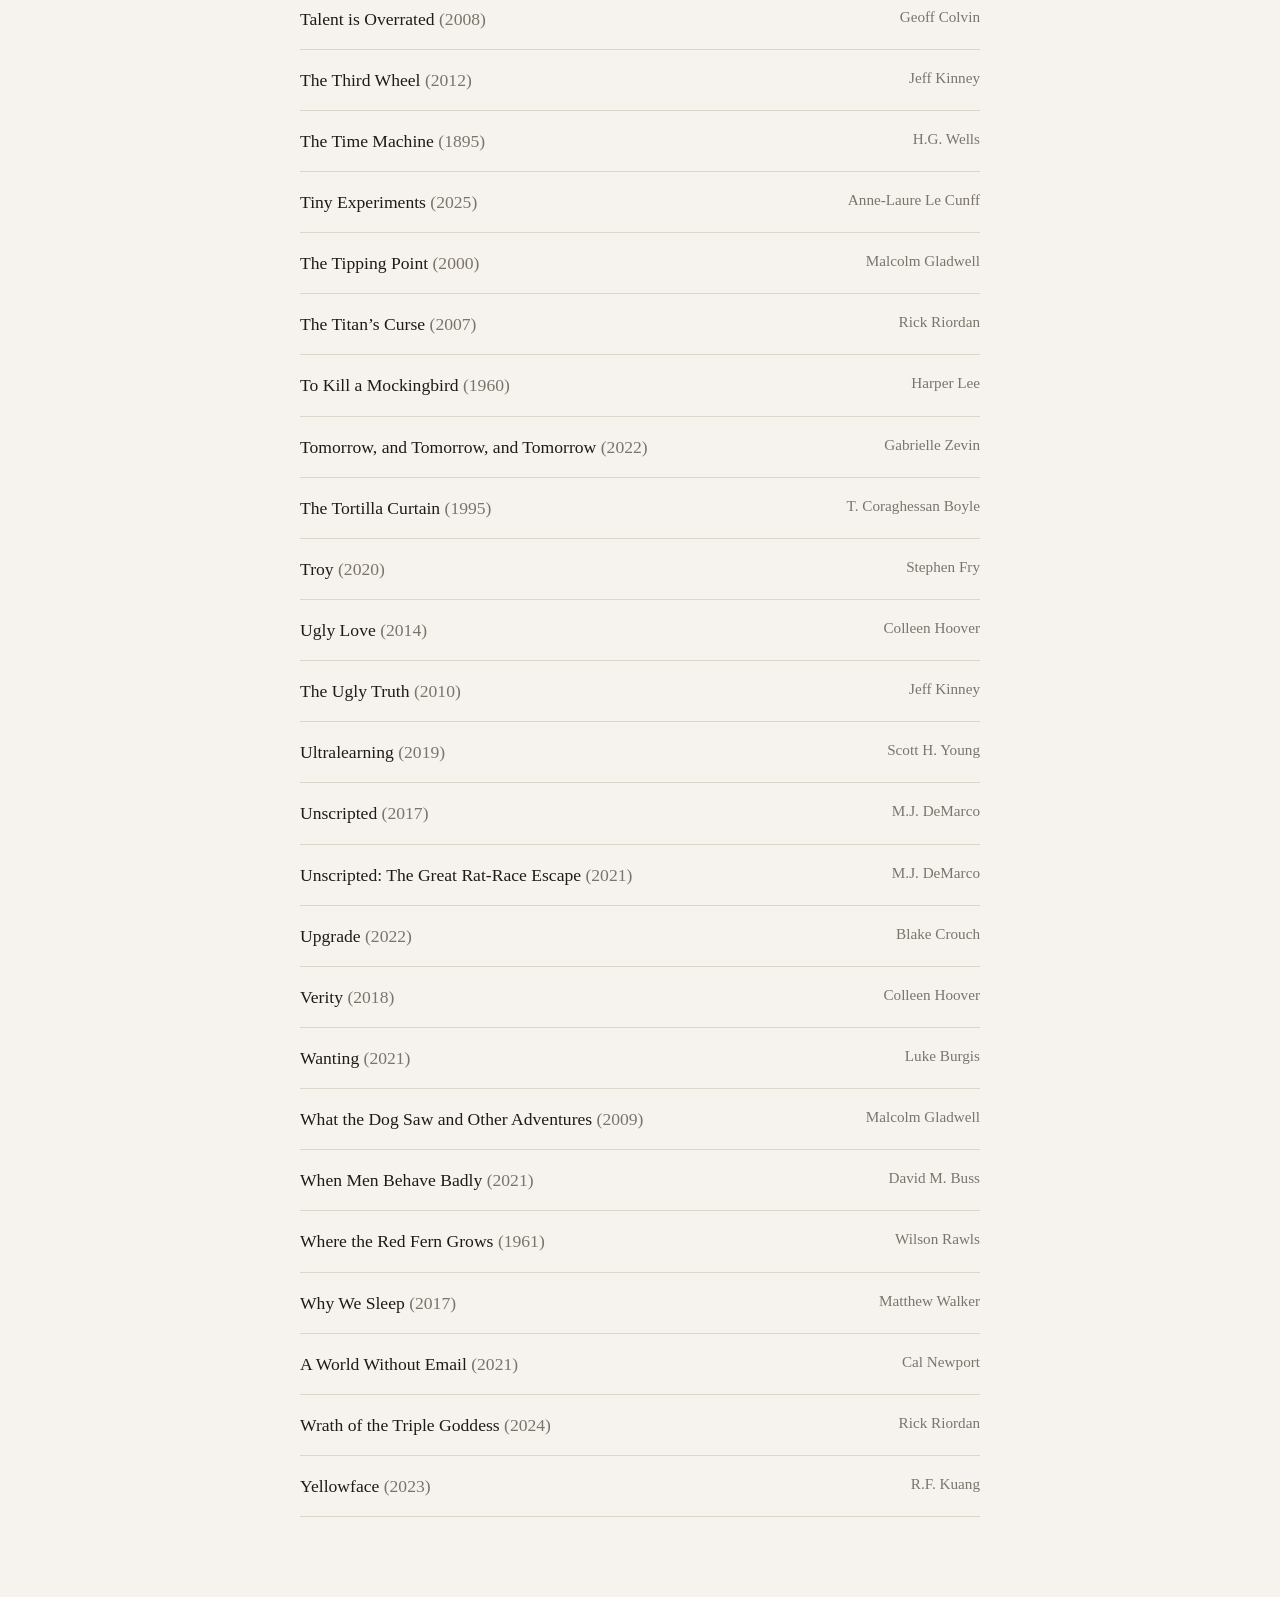
==== commit 44dab990: "Lowercase films and books labels Co-Authored-By: Claude Sonnet 5.5 <noreply@anthropic.com> Claude-Se" ====
--- a/books.html
+++ b/books.html
@@ -3,18 +3,18 @@
 <head>
   <meta charset="utf-8">
   <meta name="viewport" content="width=device-width, initial-scale=1">
-  <title>Books Read</title>
+  <title>books read</title>
   <link rel="stylesheet" href="style.css">
 </head>
 <body>
   <div class="wrap">
     <nav>
       <a href="index.html">home</a>
-      <a href="movies.html">Films Watched</a>
-      <a class="here" href="books.html">Books Read</a>
+      <a href="movies.html">films watched</a>
+      <a class="here" href="books.html">books read</a>
     </nav>
 
-    <h1>Books Read</h1>
+    <h1>books read</h1>
     <p class="lede" id="count"></p>
 
     <div id="list"></div>
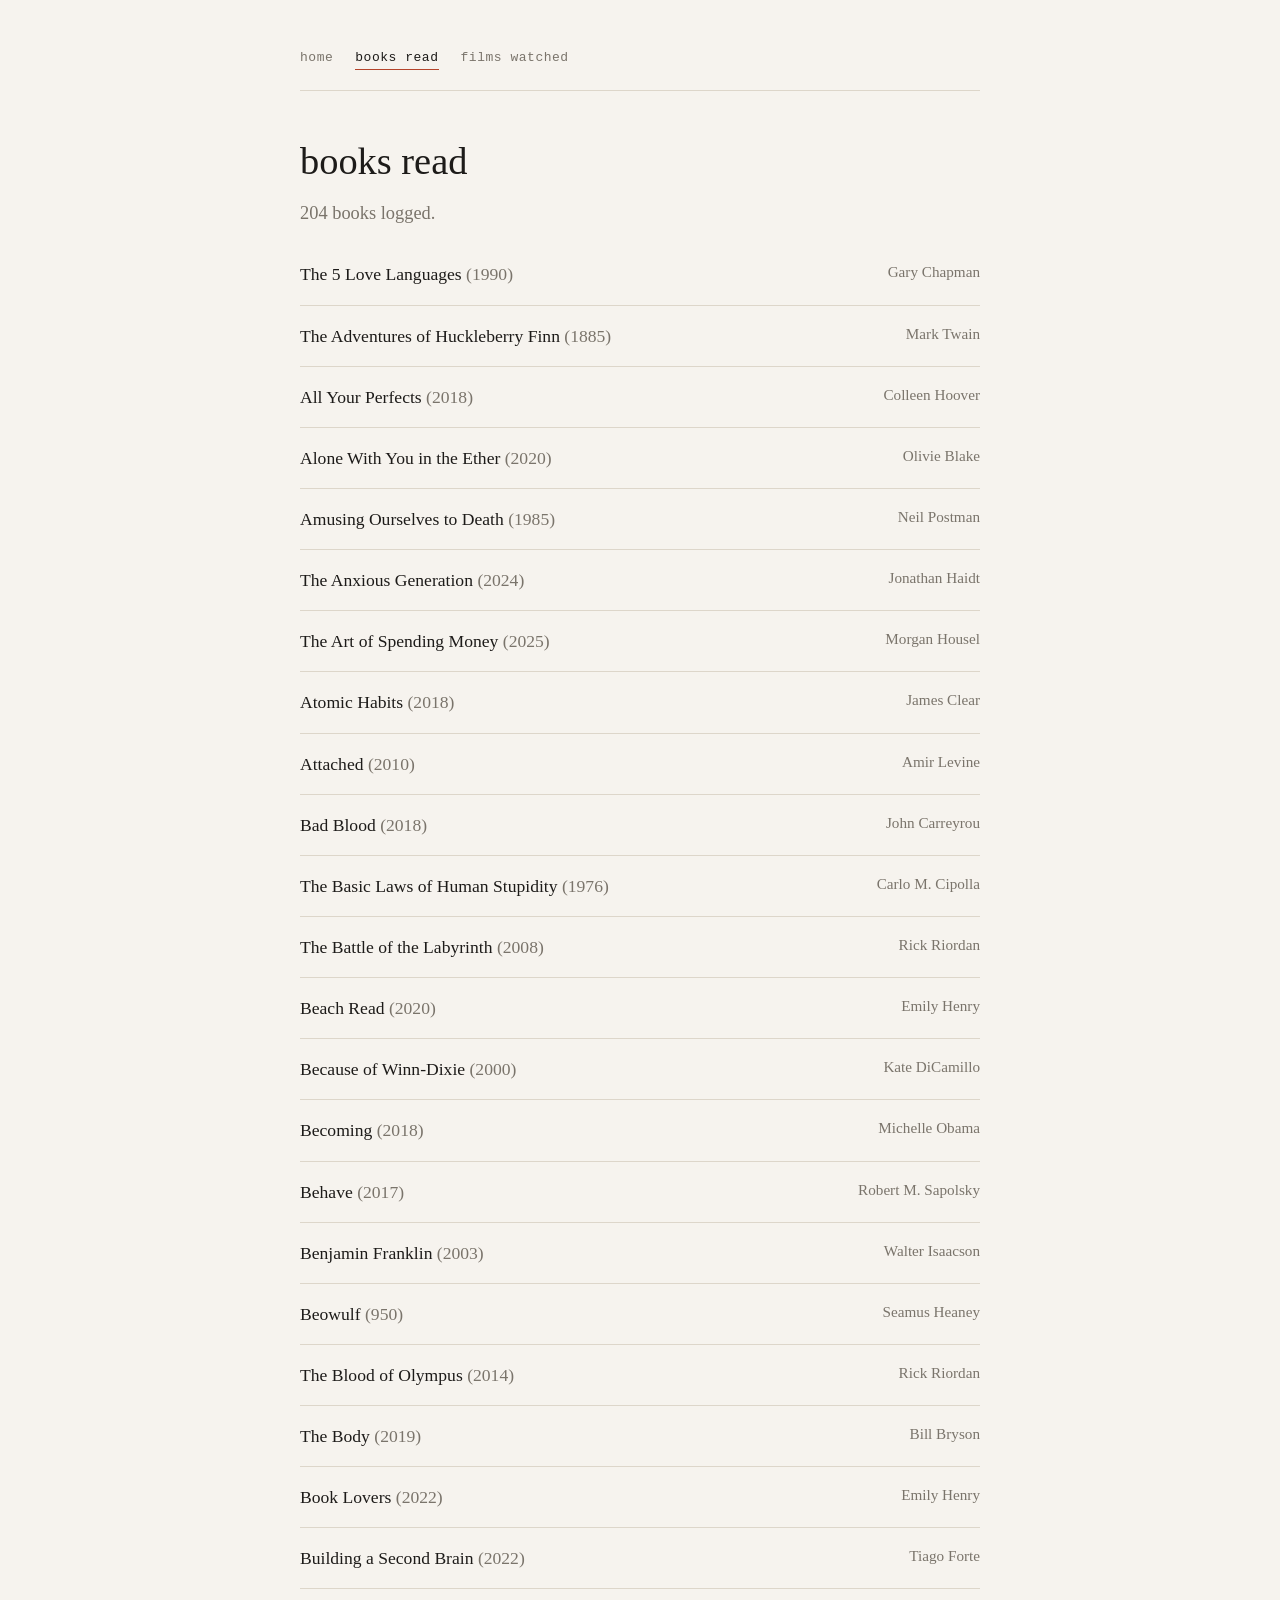
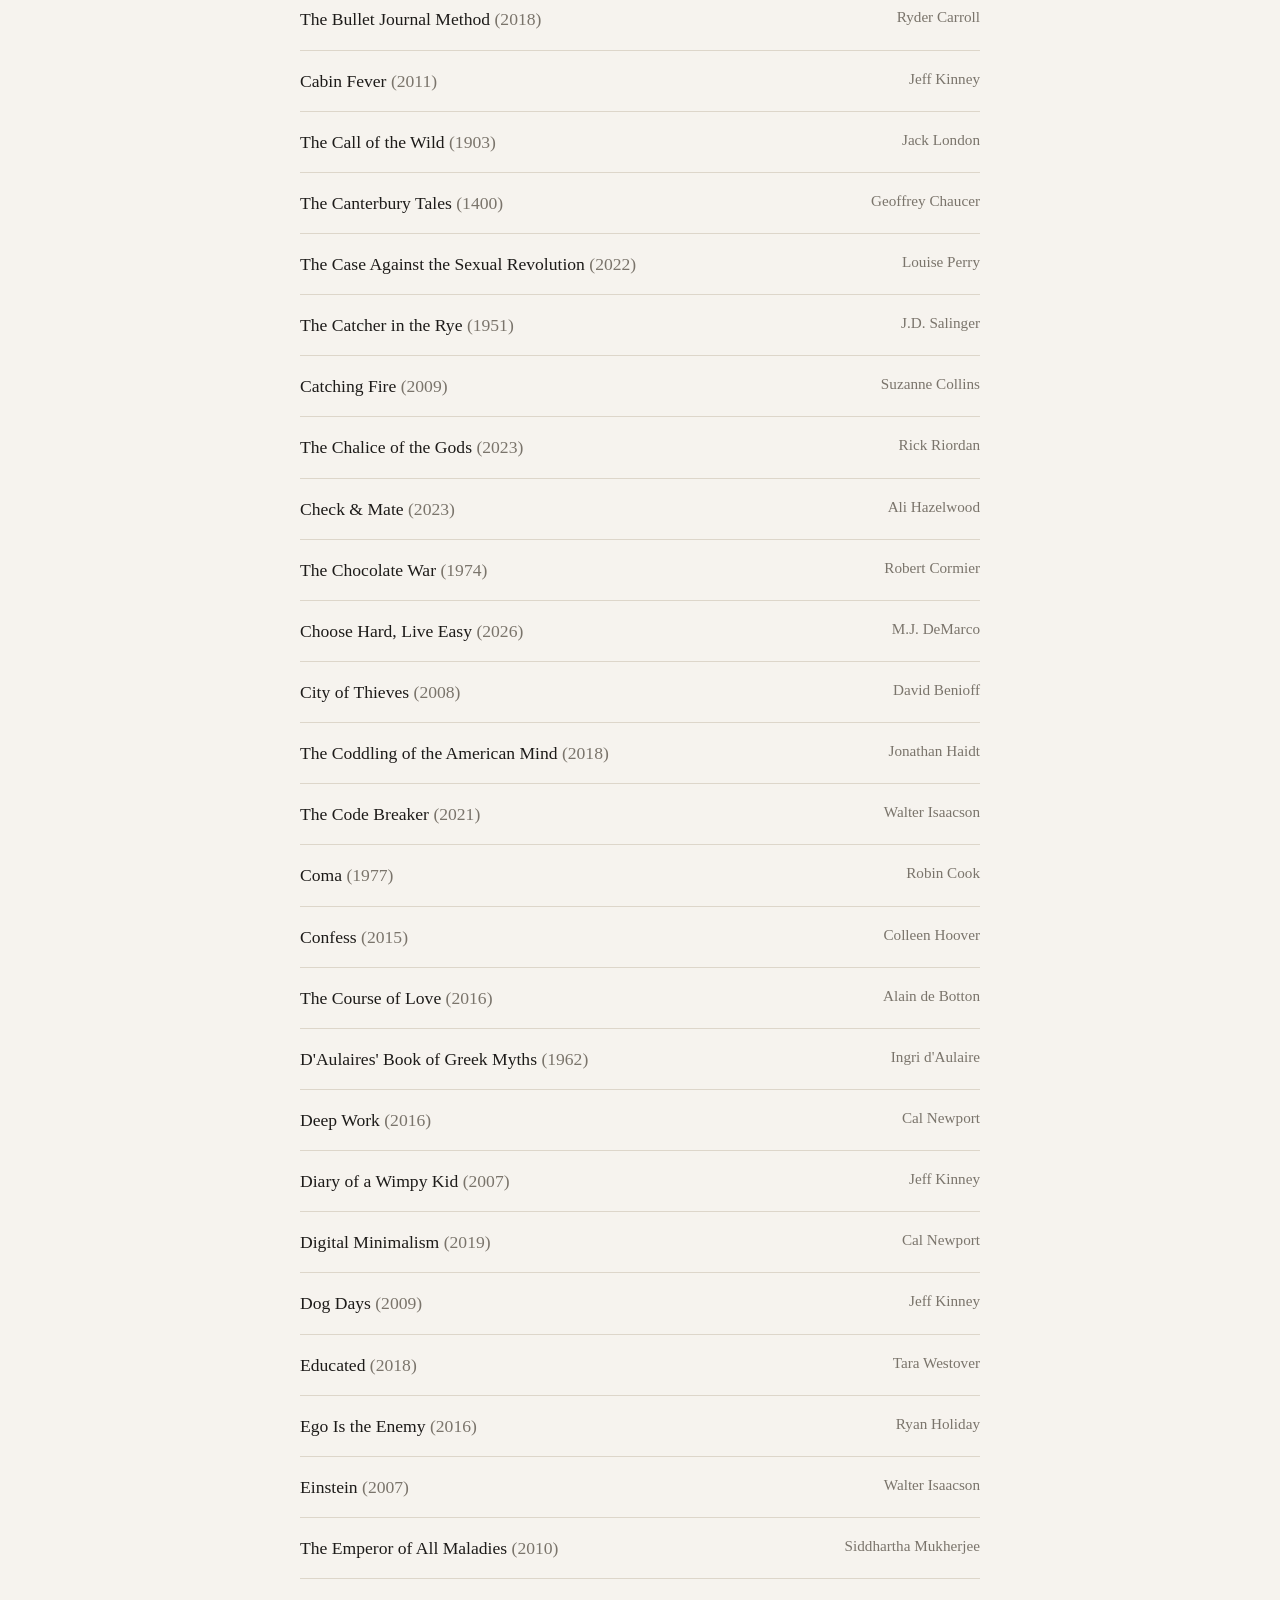
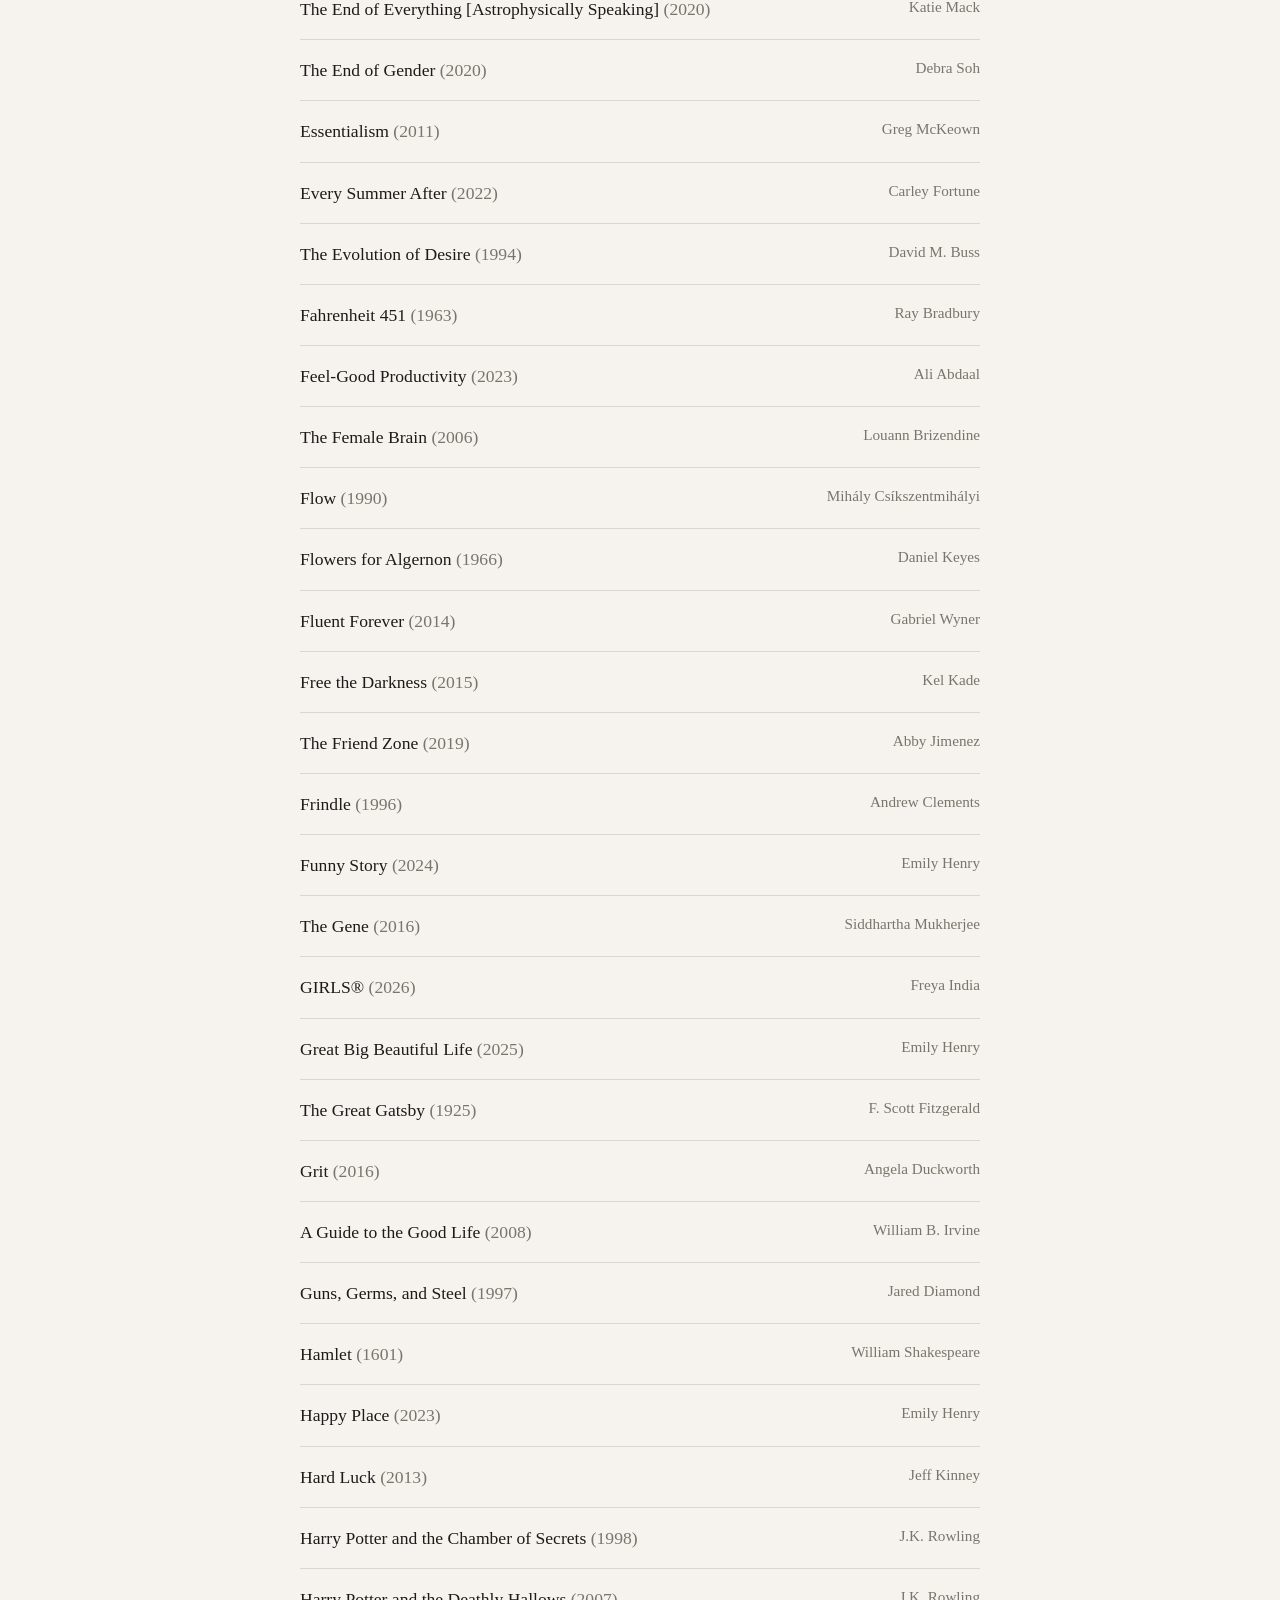
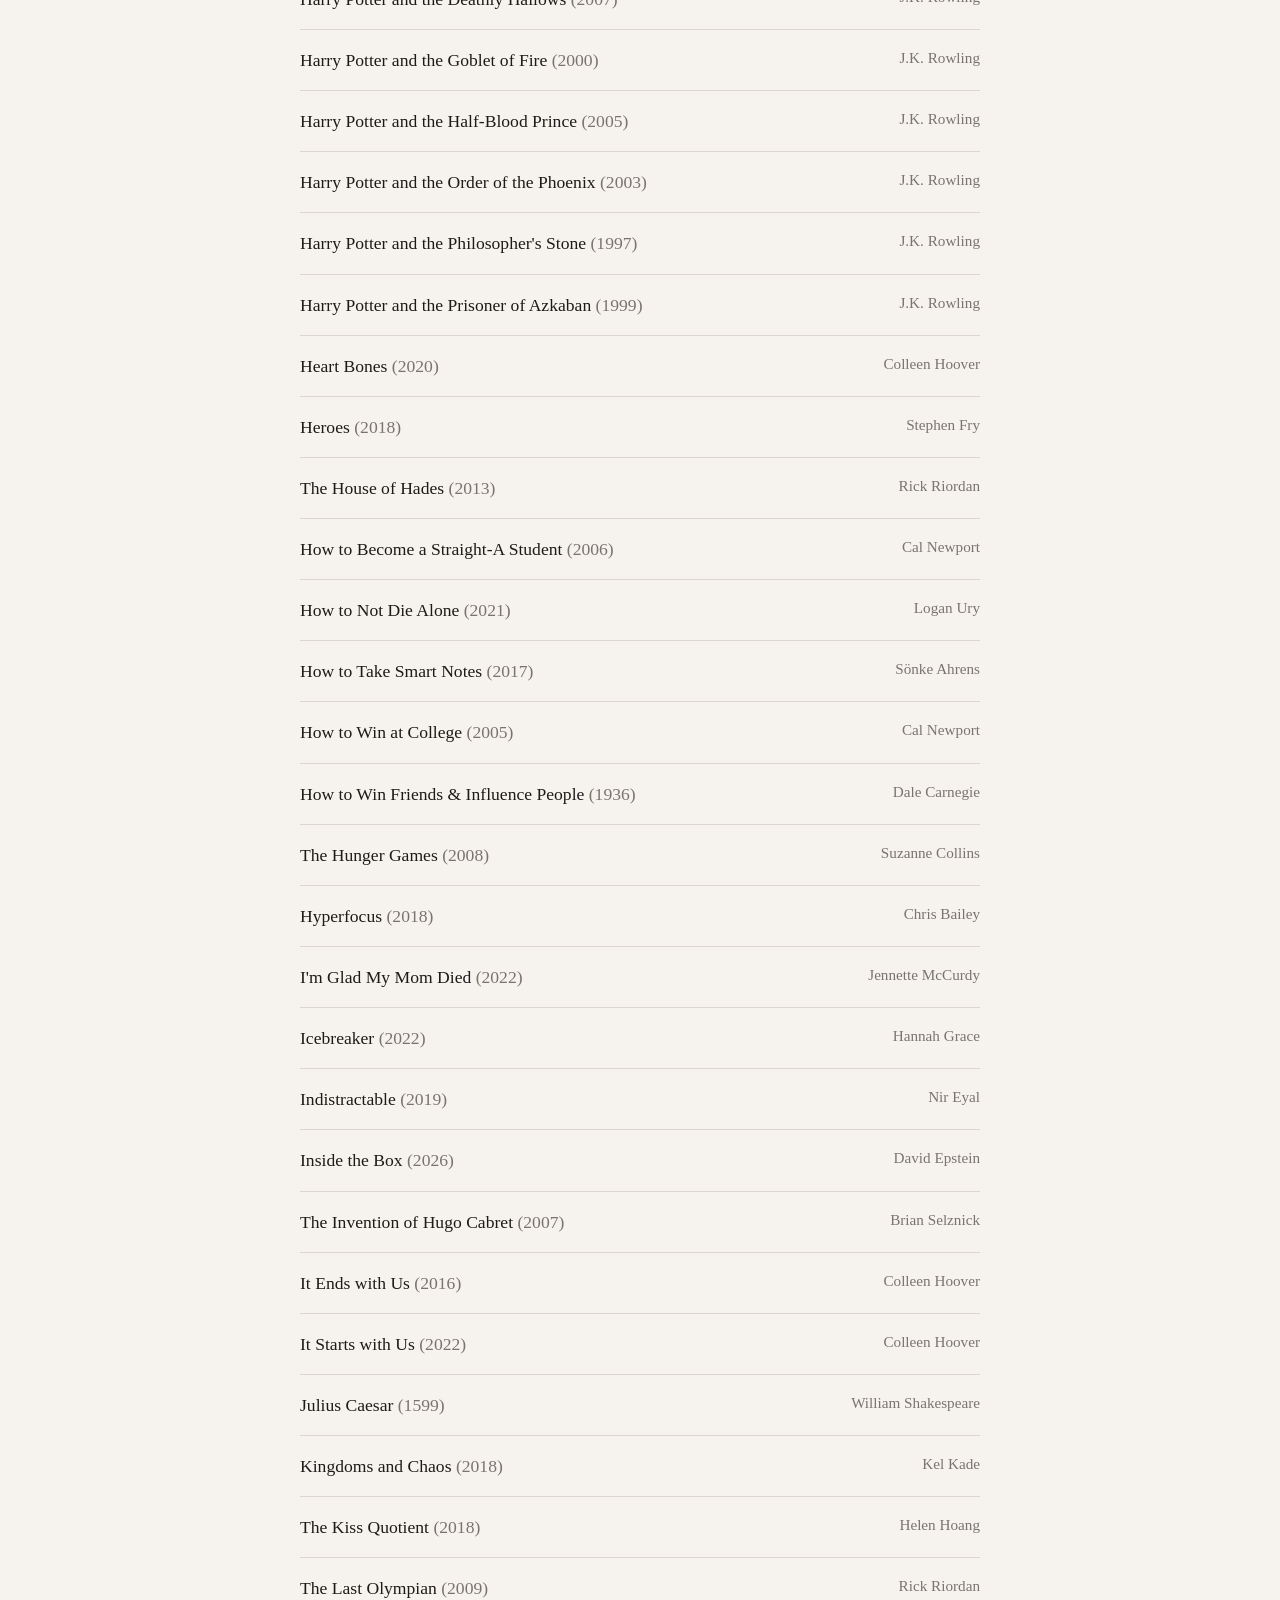
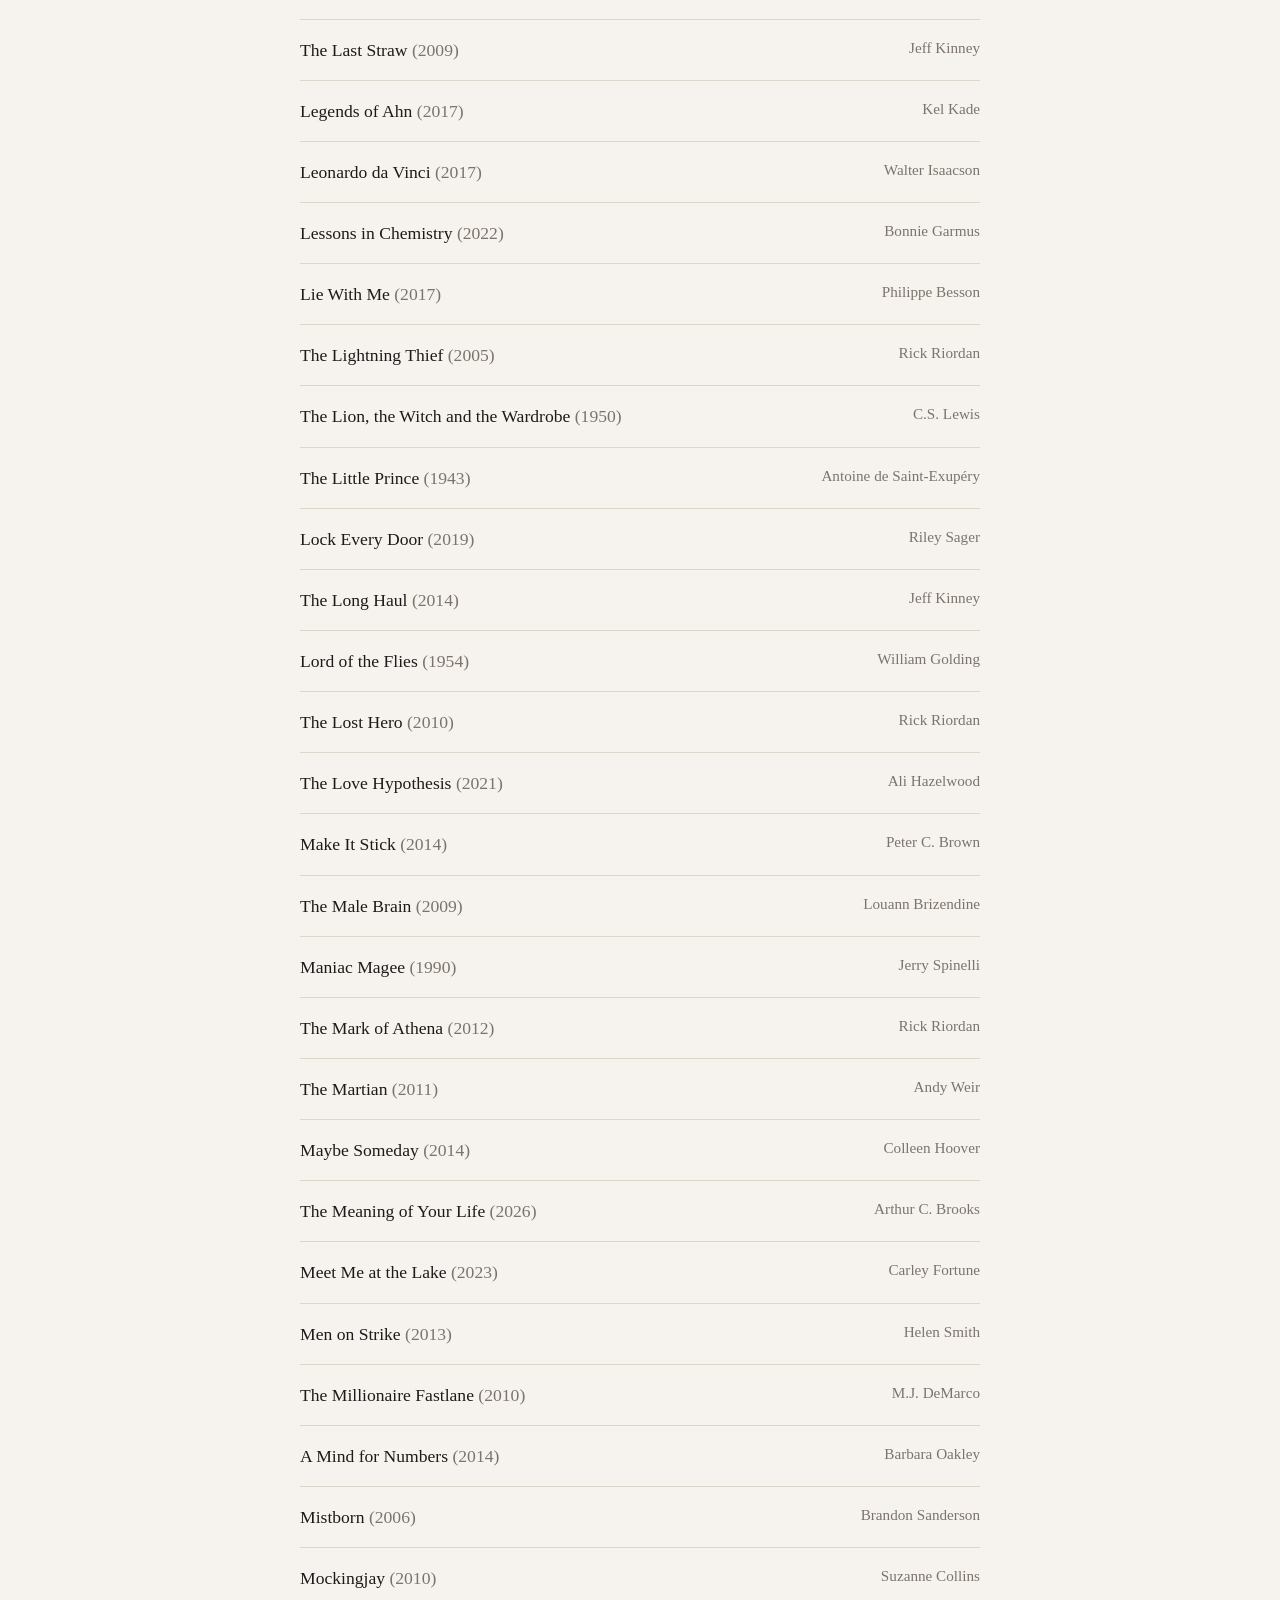
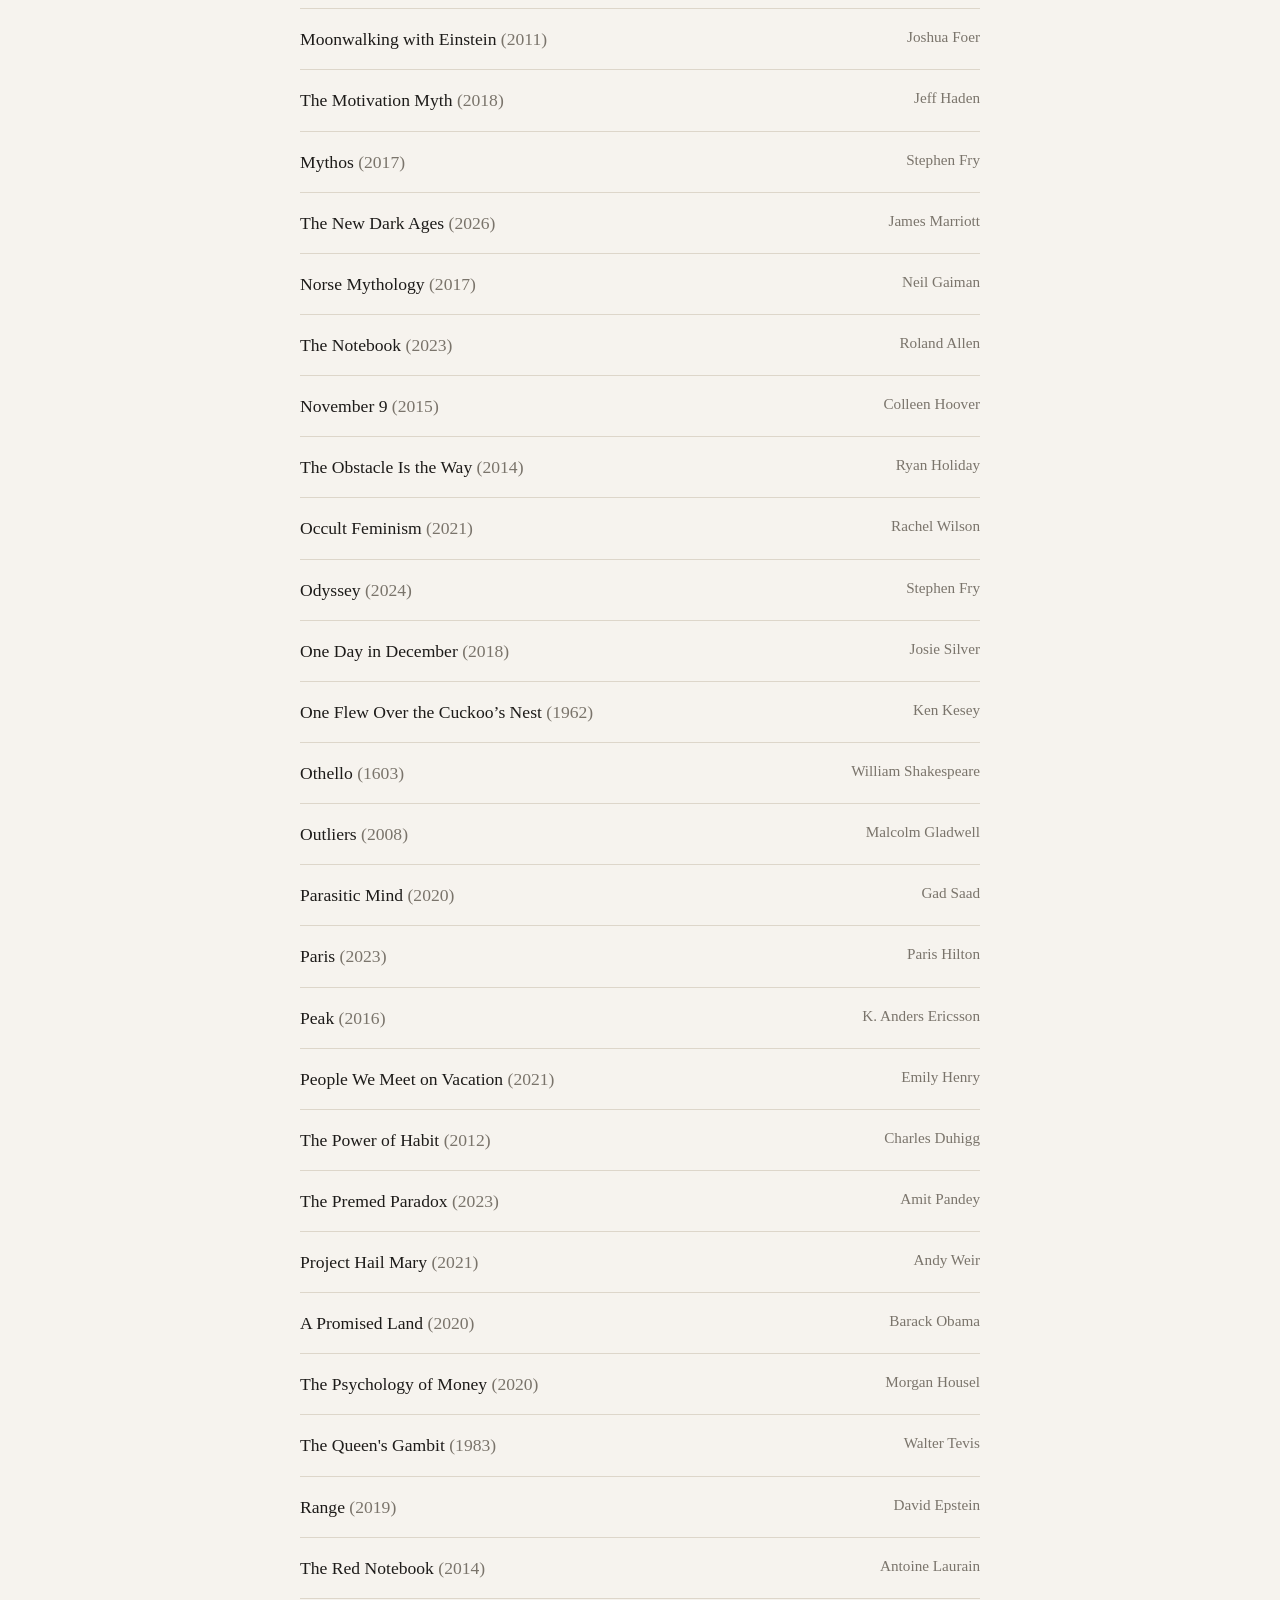
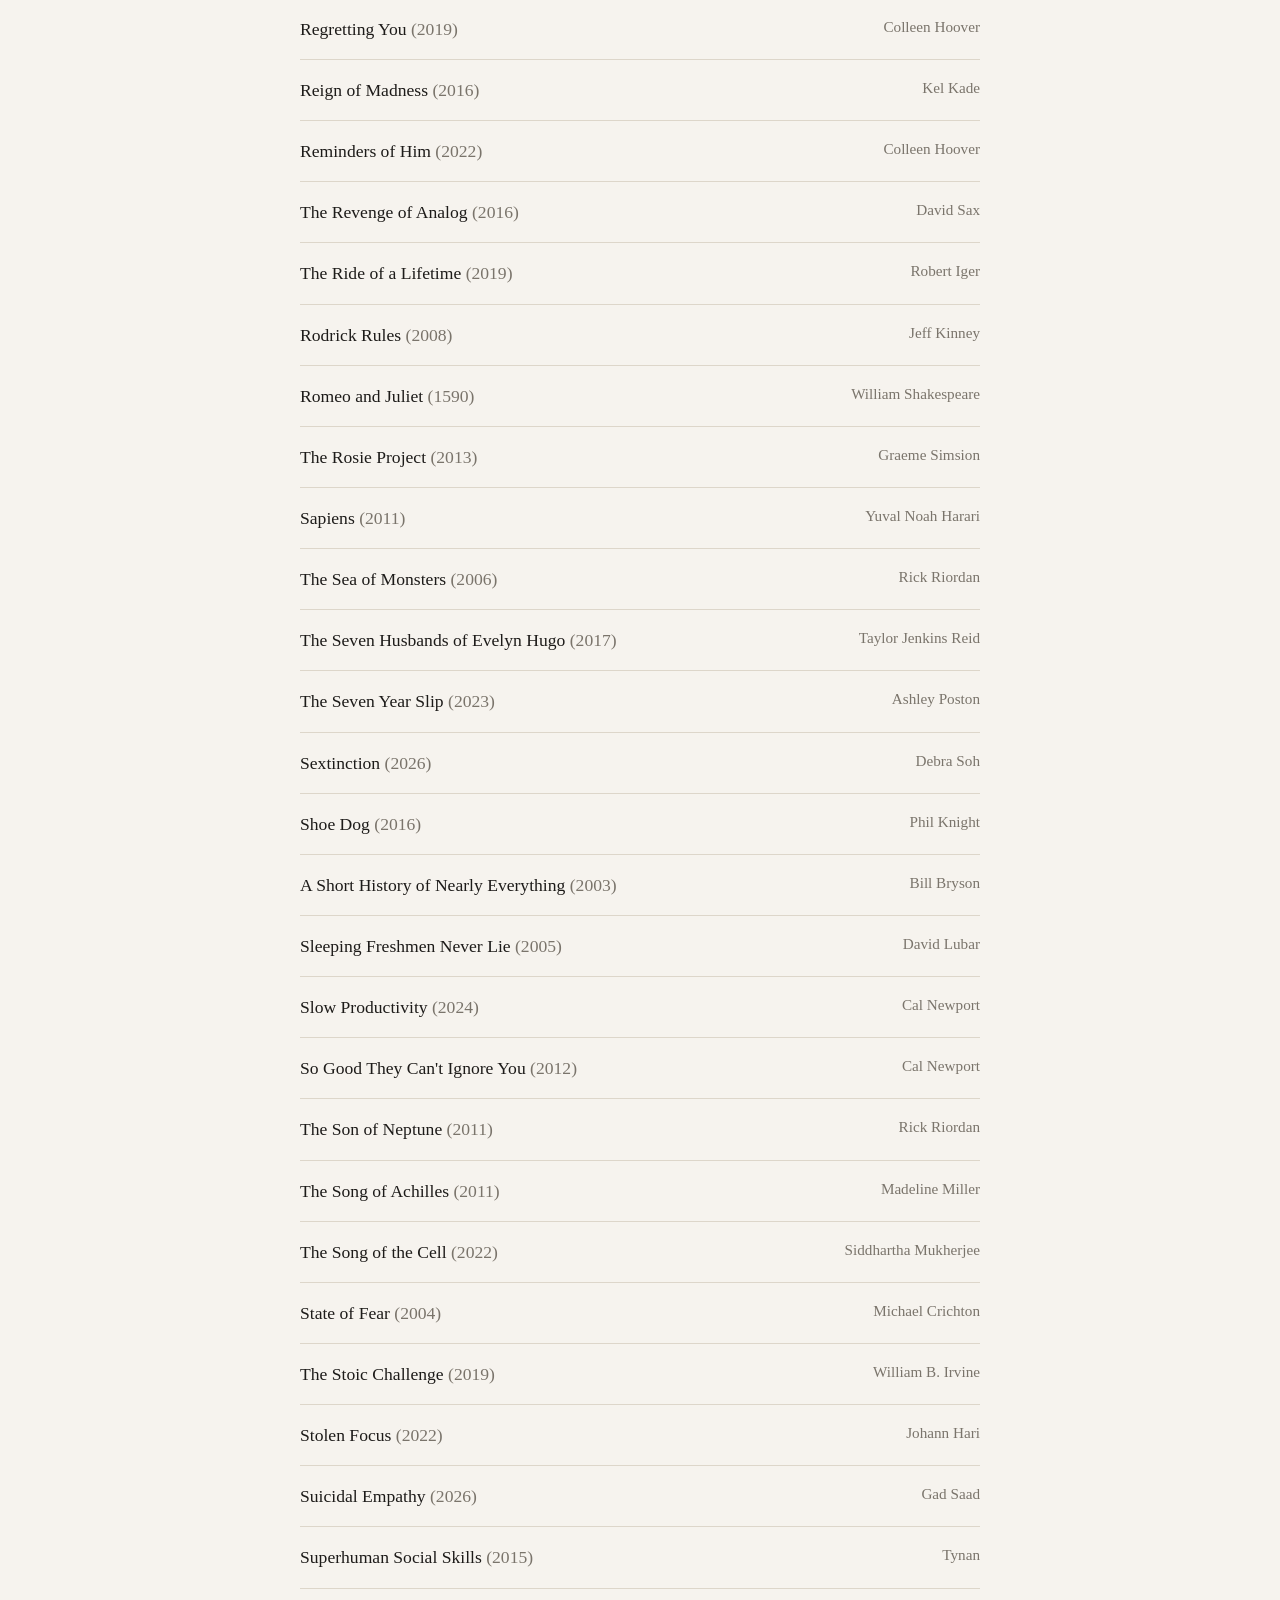
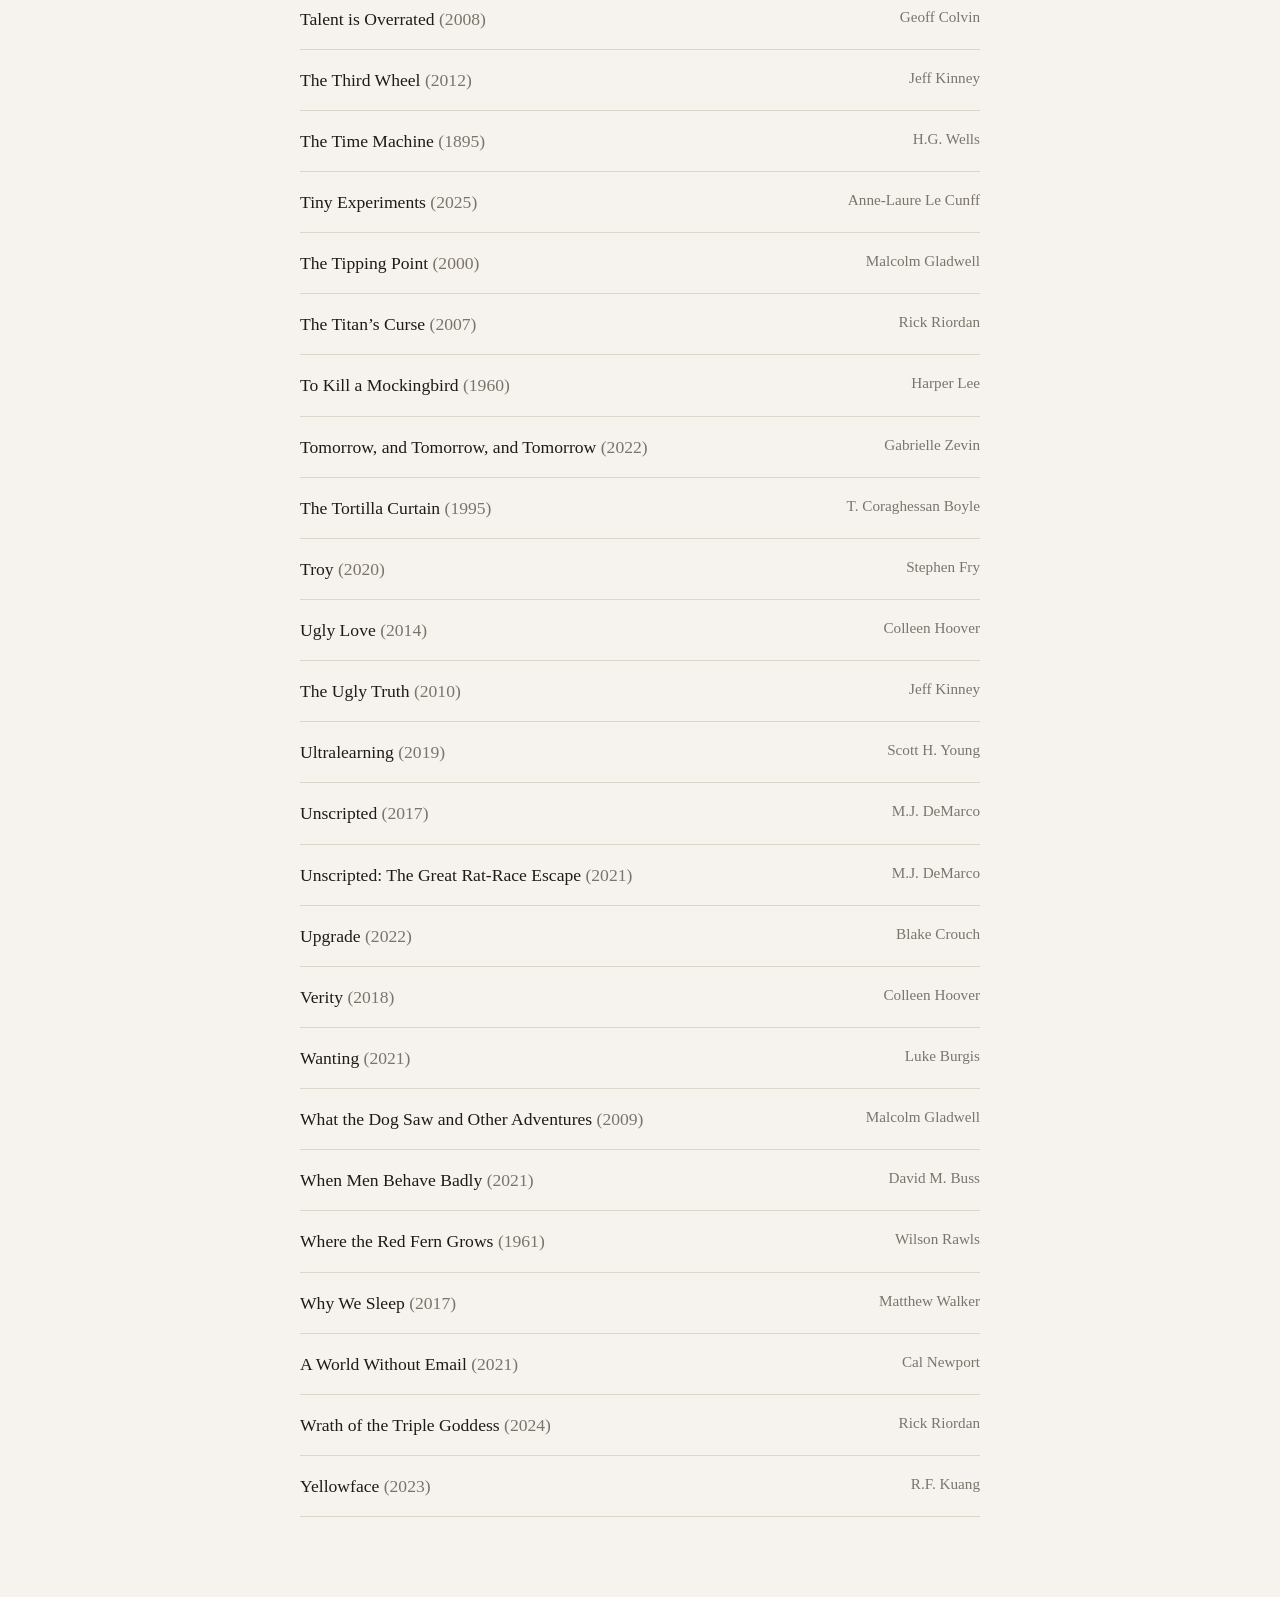
==== commit 552c5f81: "Put books read before films watched Co-Authored-By: Claude Sonnet 5.5 <noreply@anthropic.com> Claude" ====
--- a/books.html
+++ b/books.html
@@ -10,8 +10,8 @@
   <div class="wrap">
     <nav>
       <a href="index.html">home</a>
+      <a class="here" href="books.html">books read</a>
       <a href="movies.html">films watched</a>
-      <a class="here" href="books.html">books read</a>
     </nav>
 
     <h1>books read</h1>
